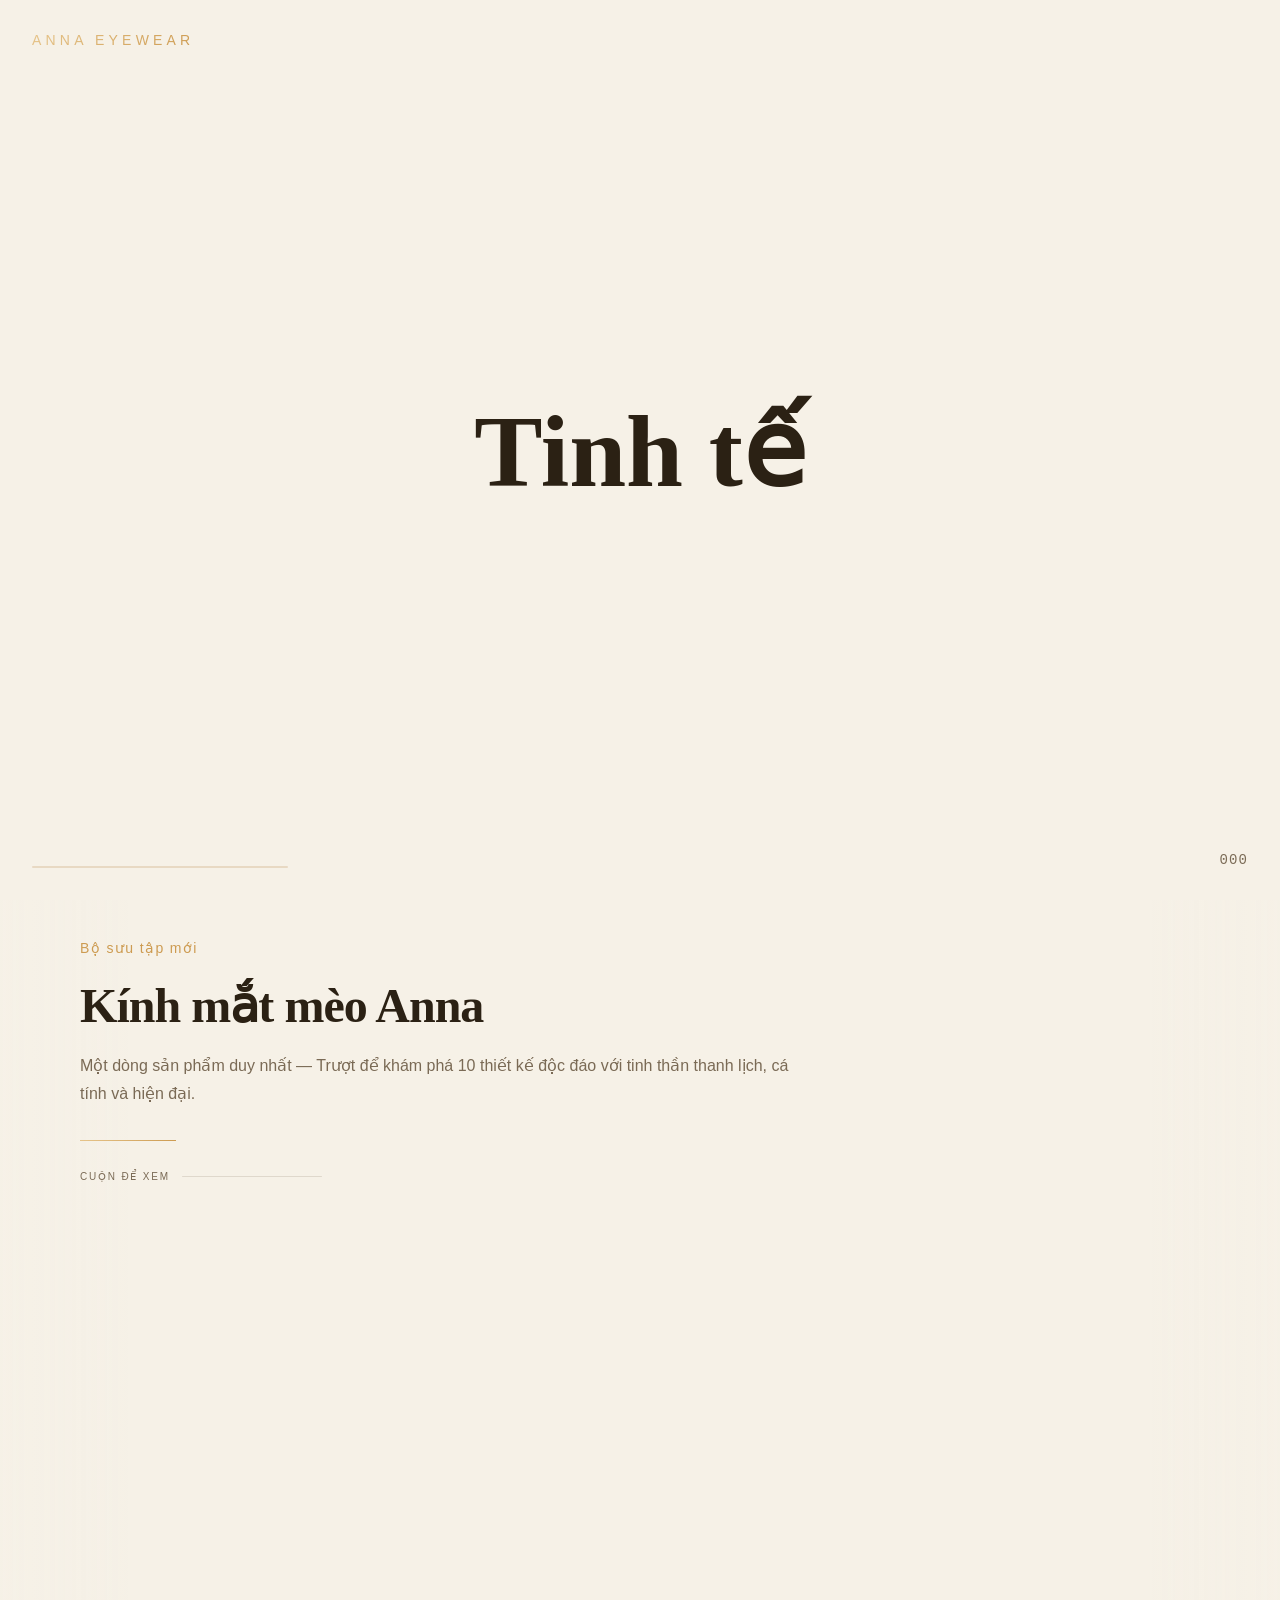
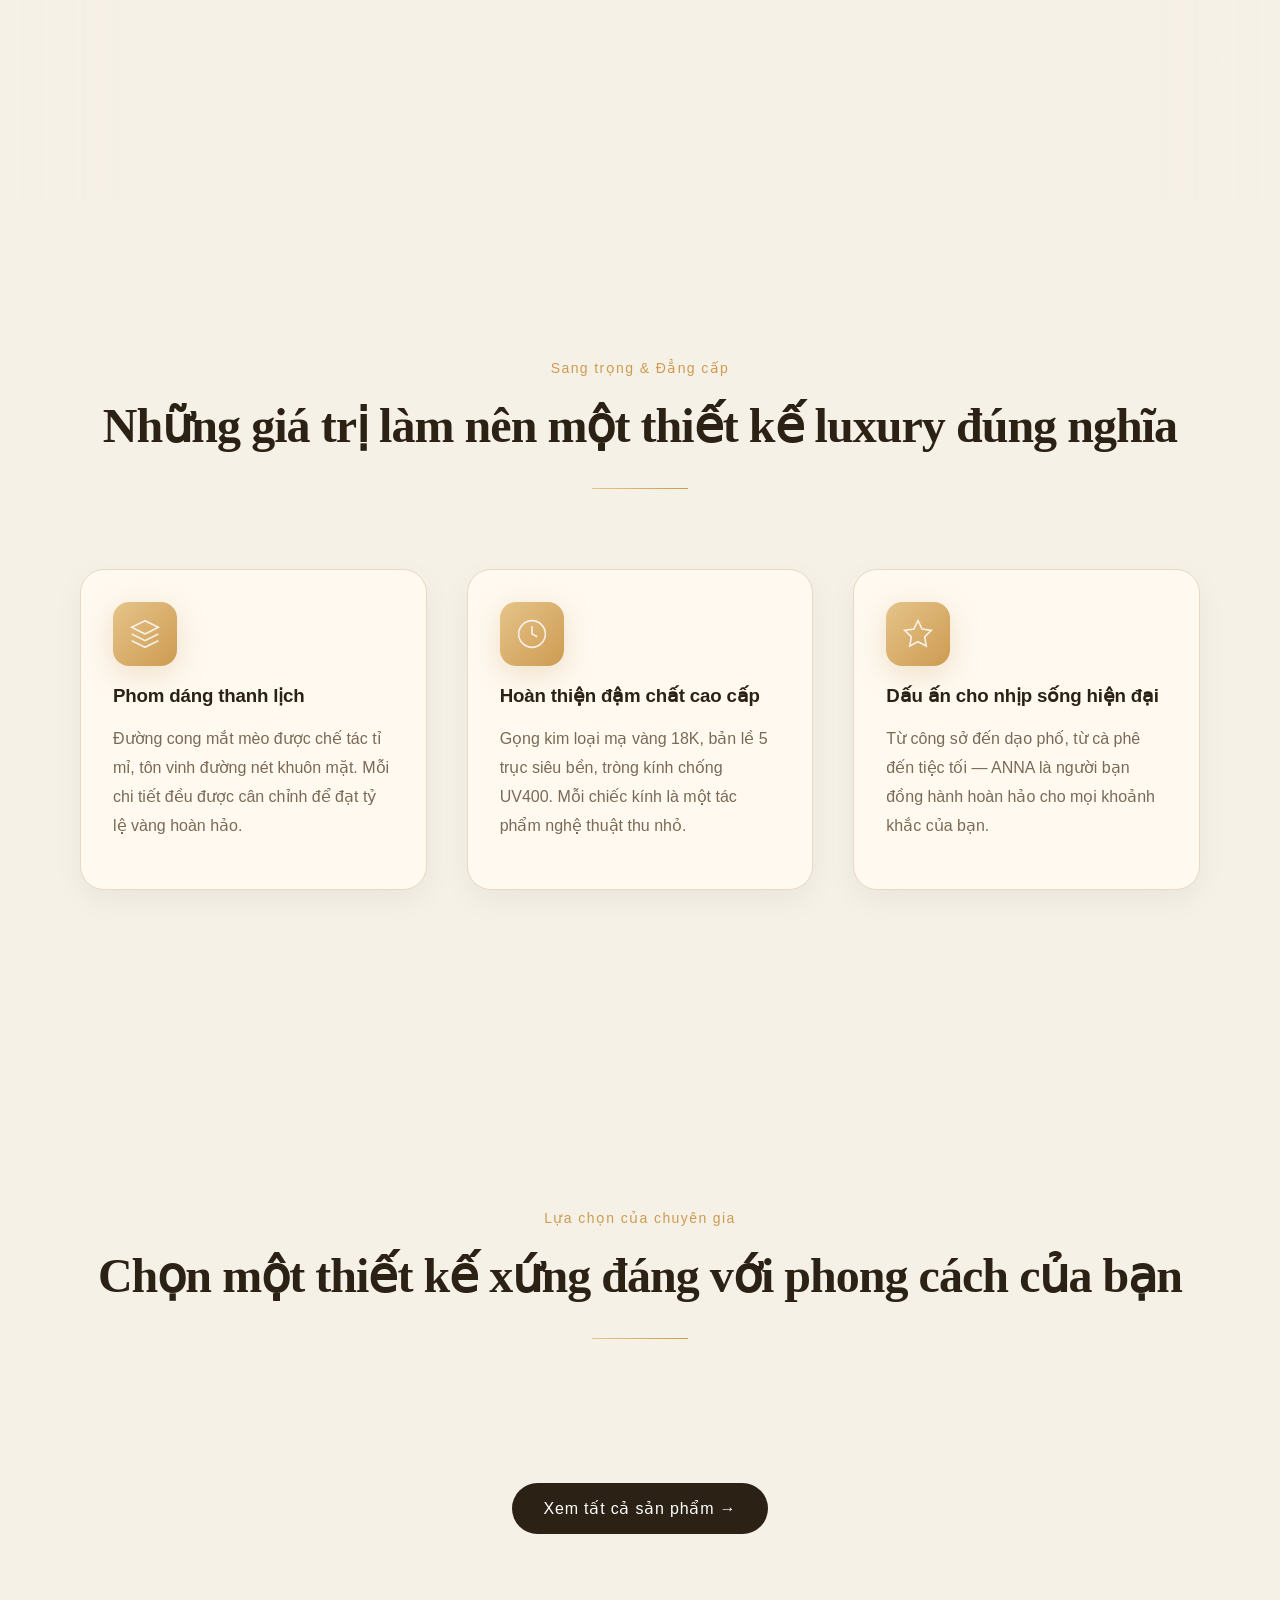
==== index.html @ 874cb184 "first commit" ====
﻿<!doctype html>
<html lang="vi">

<head>
  <meta charset="UTF-8" />
  <meta name="viewport" content="width=device-width, initial-scale=1.0" />
  <title>Anna Eyewear | Kính mắt thời trang cao cấp</title>
  <meta name="description"
    content="Anna Eyewear | Thương hiệu kính mắt thời trang với thiết kế tinh tế, hiện đại và cá tính dành cho phong cách sống trẻ." />
  <link rel="icon" href="logo_anna_header.svg" type="image/svg+xml" sizes="any" />
  <link rel="stylesheet" href="assets/css/style.css?v=2" />
</head>

<body data-page="home">
  <div class="loading-screen" data-loading-screen>
    <div class="loading-top">
      <span class="loading-brand accent-gradient-text">ANNA EYEWEAR</span>
    </div>
    <div class="loading-center">
      <h1 class="loading-word animate-fade-in" data-loading-word>Tinh tế</h1>
    </div>
    <div class="loading-bottom">
      <div class="loading-bar">
        <div class="loading-bar-fill accent-gradient" data-loading-fill></div>
      </div>
      <span class="loading-percent" data-loading-percent>000</span>
    </div>
  </div>

  <header class="site-header">
    <div class="nav-shell">
      <a class="brand" href="index.html" aria-label="Anna Eyewear">
        <img src="assets/images/logo_anna.png" alt="ANNA" />
      </a>

      <nav class="nav-links">
        <a class="nav-link nav-link-main active" href="index.html">Trang chủ</a>
        <a class="nav-link nav-link-main" href="san-pham.html">Sản phẩm</a>
        <a class="nav-link nav-link-main" href="ve-anna.html">Về Anna</a>
        <a class="nav-link nav-link-main" href="lien-he.html">Liên hệ</a>
      </nav>

      <div class="nav-actions">
        <a class="btn-primary desktop-only" href="san-pham.html">Khám phá ngay</a>
        <button class="icon-button" id="nav-favorite-icon" data-open-drawer="favorite" aria-label="Yêu thích">
          <svg width="22" height="22" viewBox="0 0 24 24" fill="none" stroke="currentColor" stroke-width="1.5">
            <path
              d="M20.84 4.61a5.5 5.5 0 0 0-7.78 0L12 5.67l-1.06-1.06a5.5 5.5 0 0 0-7.78 7.78l1.06 1.06L12 21.23l7.78-7.78 1.06-1.06a5.5 5.5 0 0 0 0-7.78z" />
          </svg>
          <span class="icon-badge accent-gradient" data-favorite-count hidden>0</span>
        </button>
        <button class="icon-button" id="nav-cart-icon" data-open-drawer="cart" aria-label="Giỏ hàng">
          <svg width="22" height="22" viewBox="0 0 24 24" fill="none" stroke="currentColor" stroke-width="1.6">
            <circle cx="9" cy="21" r="1" />
            <circle cx="20" cy="21" r="1" />
            <path d="M1 1h4l2.68 13.39a2 2 0 0 0 2 1.61h9.72a2 2 0 0 0 2-1.61L23 6H6" />
          </svg>
          <span class="icon-badge accent-gradient" data-cart-count hidden>0</span>
        </button>
        <button class="icon-button menu-toggle" data-menu-toggle aria-label="Mở menu">
          <svg width="22" height="22" viewBox="0 0 24 24" fill="none" stroke="currentColor" stroke-width="1.5">
            <line x1="3" y1="6" x2="21" y2="6" />
            <line x1="3" y1="12" x2="21" y2="12" />
            <line x1="3" y1="18" x2="21" y2="18" />
          </svg>
        </button>
      </div>
    </div>
  </header>

  <div class="mobile-menu" data-mobile-menu>
    <nav>
      <a class="nav-link nav-link-main active" href="index.html">Trang chủ</a>
      <a class="nav-link nav-link-main" href="san-pham.html">Sản phẩm</a>
      <a class="nav-link nav-link-main" href="ve-anna.html">Về Anna</a>
      <a class="nav-link nav-link-main" href="lien-he.html">Liên hệ</a>
    </nav>
  </div>

  <main>
    <section class="hero">
      <div class="hero-media animate-float"></div>
      <div class="hero-overlay"></div>
      <div class="hero-bottom-fade"></div>

      <div class="hero-content">
        <div class="hero-copy" data-hero-copy></div>

        <div class="hero-actions">
          <a class="btn-gold" href="#products">Xem sản phẩm
            <svg width="18" height="18" viewBox="0 0 24 24" fill="none" stroke="currentColor" stroke-width="2"
              stroke-linecap="round" stroke-linejoin="round">
              <path d="M12 5v14" />
              <path d="M19 12l-7 7-7-7" />
            </svg>
          </a>
          <a class="btn-outline light" href="#contact">Liên hệ ngay
            <svg width="18" height="18" viewBox="0 0 24 24" fill="none" stroke="currentColor" stroke-width="2"
              stroke-linecap="round" stroke-linejoin="round">
              <path d="M7 17L17 7" />
              <path d="M7 7h10v10" />
            </svg>
          </a>
        </div>

        <div class="hero-dots" data-hero-dots></div>
      </div>

      <div class="scroll-indicator">
        <span>Cuộn xuống</span>
        <div class="scroll-line"></div>
      </div>
    </section>

    <section id="products" class="products-showcase is-pinned" data-products-pinned>
      <div class="products-sticky-shell" data-products-shell>
        <div class="container-main">
          <div class="section-header left">
            <p class="eyebrow">Bộ sưu tập mới</p>
            <h2 class="section-title">Kính mắt mèo Anna</h2>
            <p class="section-sub">
              Một dòng sản phẩm duy nhất — Trượt để khám phá 10 thiết kế độc
              đáo với tinh thần thanh lịch, cá tính và hiện đại.
            </p>
            <div class="section-divider"></div>
          </div>

          <div class="products-progress">
            <span>CUỘN ĐỂ XEM</span>
            <div class="products-progress-track">
              <div class="products-progress-bar" data-products-progress></div>
            </div>
          </div>

          <div class="products-strip">
            <div class="products-track" data-product-track></div>
          </div>
        </div>
      </div>
    </section>

    <section class="section-spacing">
      <div class="container-main">
        <div class="section-header">
          <p class="eyebrow">Sang trọng &amp; Đẳng cấp</p>
          <h2 class="section-title">
            Những giá trị làm nên một thiết kế luxury đúng nghĩa
          </h2>
          <div class="section-divider"></div>
        </div>

        <div class="luxury-grid">
          <article class="luxury-card">
            <div class="icon-box">
              <svg width="32" height="32" viewBox="0 0 24 24" fill="none" stroke="currentColor" stroke-width="1.2">
                <path d="M12 2L2 7l10 5 10-5-10-5z" />
                <path d="M2 17l10 5 10-5" />
                <path d="M2 12l10 5 10-5" />
              </svg>
            </div>
            <h3>Phom dáng thanh lịch</h3>
            <p style="
                  color: var(--color-muted);
                  line-height: 1.8;
                  font-weight: 300;
                ">
              Đường cong mắt mèo được chế tác tỉ mỉ, tôn vinh đường nét khuôn
              mặt. Mỗi chi tiết đều được cân chỉnh để đạt tỷ lệ vàng hoàn hảo.
            </p>
          </article>

          <article class="luxury-card">
            <div class="icon-box">
              <svg width="32" height="32" viewBox="0 0 24 24" fill="none" stroke="currentColor" stroke-width="1.2">
                <circle cx="12" cy="12" r="10" />
                <path d="M12 6v6l4 2" />
              </svg>
            </div>
            <h3>Hoàn thiện đậm chất cao cấp</h3>
            <p style="
                  color: var(--color-muted);
                  line-height: 1.8;
                  font-weight: 300;
                ">
              Gọng kim loại mạ vàng 18K, bản lề 5 trục siêu bền, tròng kính
              chống UV400. Mỗi chiếc kính là một tác phẩm nghệ thuật thu nhỏ.
            </p>
          </article>

          <article class="luxury-card">
            <div class="icon-box">
              <svg width="32" height="32" viewBox="0 0 24 24" fill="none" stroke="currentColor" stroke-width="1.2">
                <path
                  d="M12 2l3.09 6.26L22 9.27l-5 4.87 1.18 6.88L12 17.77l-6.18 3.25L7 14.14 2 9.27l6.91-1.01L12 2z" />
              </svg>
            </div>
            <h3>Dấu ấn cho nhịp sống hiện đại</h3>
            <p style="
                  color: var(--color-muted);
                  line-height: 1.8;
                  font-weight: 300;
                ">
              Từ công sở đến dạo phố, từ cà phê đến tiệc tối — ANNA là người
              bạn đồng hành hoàn hảo cho mọi khoảnh khắc của bạn.
            </p>
          </article>
        </div>
      </div>
    </section>

    <section class="section-spacing">
      <div class="container-main">
        <div class="section-header">
          <p class="eyebrow">Lựa chọn của chuyên gia</p>
          <h2 class="section-title">
            Chọn một thiết kế xứng đáng với phong cách của bạn
          </h2>
          <div class="section-divider"></div>
        </div>

        <div class="pick-grid" data-picks></div>

        <div style="text-align: center; margin-top: 4rem" class="">
          <a href="san-pham.html" class="btn-primary">Xem tất cả sản phẩm →</a>
        </div>
      </div>
    </section>

    <section class="section-spacing" style="background-color: var(--color-bg-alt)">
      <div class="container-main" data-home-about></div>
    </section>

    <section class="gallery-section section-spacing" id="gallery">
      <div class="container-main" data-home-gallery></div>
    </section>

    <section class="section-spacing">
      <div class="container-main" data-home-stats></div>
    </section>

    <section id="contact" class="contact-surface section-spacing">
      <div class="container-main" data-home-contact></div>
    </section>
  </main>

  <footer class="site-footer" data-footer></footer>

  <div class="overlay" data-overlay></div>

  <aside class="drawer" data-drawer="cart">
    <div class="drawer-header">
      <h2 class="drawer-title">Giỏ hàng</h2>
      <button class="icon-button" data-close-ui aria-label="Đóng giỏ hàng">
        <svg width="24" height="24" viewBox="0 0 24 24" fill="none" stroke="currentColor" stroke-width="1.5">
          <path d="M18 6L6 18M6 6l12 12" />
        </svg>
      </button>
    </div>
    <div class="drawer-body" data-cart-body></div>
    <div class="drawer-footer" data-cart-footer hidden>
      <div class="drawer-summary">
        <span style="font-size: 1.0625rem; color: var(--color-muted)">Tổng cộng</span>
        <span class="accent-gradient-text" style="font-size: 1.5rem; font-weight: 600" data-cart-total>0đ</span>
      </div>
      <button class="btn-primary" data-open-checkout style="width: 100%">
        Thanh toán
      </button>
    </div>
  </aside>

  <aside class="drawer" data-drawer="favorite">
    <div class="drawer-header">
      <h2 class="drawer-title" style="display: flex; align-items: center; gap: 0.75rem">
        <svg width="22" height="22" viewBox="0 0 24 24" fill="none" stroke="#f87171" stroke-width="1.5">
          <path
            d="M20.84 4.61a5.5 5.5 0 0 0-7.78 0L12 5.67l-1.06-1.06a5.5 5.5 0 0 0-7.78 7.78l1.06 1.06L12 21.23l7.78-7.78 1.06-1.06a5.5 5.5 0 0 0 0-7.78z" />
        </svg>
        Yêu thích
      </h2>
      <button class="icon-button" data-close-ui aria-label="Đóng yêu thích">
        <svg width="24" height="24" viewBox="0 0 24 24" fill="none" stroke="currentColor" stroke-width="1.5">
          <path d="M18 6L6 18M6 6l12 12" />
        </svg>
      </button>
    </div>
    <div class="drawer-body" data-favorite-body></div>
  </aside>

  <div data-checkout-shell class="checkout-modal-shell" hidden>
    <div class="checkout-modal animate-fade-in">
      <div class="checkout-header">
        <h2 class="drawer-title">Thanh toán</h2>
        <button class="icon-button" data-close-checkout aria-label="Đóng thanh toán">
          <svg width="24" height="24" viewBox="0 0 24 24" fill="none" stroke="currentColor" stroke-width="1.5">
            <path d="M18 6L6 18M6 6l12 12" />
          </svg>
        </button>
      </div>

      <div class="checkout-success" data-checkout-success hidden>
        <div class="checkout-success-badge accent-gradient">
          <svg width="36" height="36" viewBox="0 0 24 24" fill="none" stroke="var(--color-bg)" stroke-width="2">
            <path d="M20 6L9 17l-5-5" />
          </svg>
        </div>
        <h3 class="font-display" style="
              font-size: 1.75rem;
              color: var(--color-text-primary);
              margin: 0 0 0.75rem;
            ">
          Đặt hàng thành công!
        </h3>
        <p style="font-size: 1rem; color: var(--color-muted); margin: 0">
          Chúng tôi sẽ liên hệ với bạn sớm nhất.
        </p>
      </div>

      <form class="checkout-form" data-checkout-form>
        <div class="form-grid">
          <div>
            <label class="label">Họ và tên *</label>
            <input type="text" required class="input-base" placeholder="Nhập họ và tên" />
          </div>
          <div>
            <label class="label">Số điện thoại *</label>
            <input type="tel" required class="input-base" placeholder="Nhập số điện thoại" />
          </div>
          <div>
            <label class="label">Địa chỉ *</label>
            <input type="text" required class="input-base" placeholder="Nhập địa chỉ giao hàng" />
          </div>
          <div>
            <label class="label">Ghi chú</label>
            <textarea rows="3" class="input-base" style="resize: none"
              placeholder="Ghi chú thêm (không bắt buộc)"></textarea>
          </div>
        </div>

        <div style="
              padding-top: 1.5rem;
              border-top: 1px solid var(--color-stroke);
              margin-top: 2rem;
            ">
          <div style="
                display: flex;
                justify-content: space-between;
                align-items: center;
                margin-bottom: 1.5rem;
                gap: 1rem;
              ">
            <span style="font-size: 1rem; color: var(--color-muted)" data-checkout-count>0 sản phẩm</span>
            <span class="accent-gradient-text" style="font-size: 1.375rem; font-weight: 600"
              data-checkout-total>0đ</span>
          </div>
          <button type="submit" class="btn-primary" style="width: 100%">
            Xác nhận đặt hàng
          </button>
        </div>
      </form>
    </div>
  </div>

  <div data-product-modal-root></div>
  <div class="toast" data-toast></div>

  
  
</body>

</html>
---- assets/css/style.css ----
:root {
  --color-bg: #f6f1e7;
  --color-bg-alt: #fff9f0;
  --color-bg-gold: #cd9b51;
  --color-surface: #fff9f0;
  --color-text-primary: #2b2114;
  --color-text-on-gold: #ffffff;
  --color-muted: #7a6a55;
  --color-stroke: #e8d9c3;
  --color-accent: #cd9b51;
  --color-accent-soft: #e6c48a;
  --color-danger: #f87171;
  --color-accent-deep: #c6a86e;
  --font-body: "Segoe UI", Arial, sans-serif;
  --font-display: "Times New Roman", Georgia, serif;
  --container: 1360px;
  --shadow-soft: 0 10px 30px rgba(0, 0, 0, 0.05);
  --shadow-card: 0 15px 40px rgba(0, 0, 0, 0.1);
}

[hidden] {
  display: none !important;
}

* {
  box-sizing: border-box;
}

html {
  scroll-behavior: smooth;
}

body {
  margin: 0;
  font-family: var(--font-body);
  background: linear-gradient(180deg, #f9f4eb 0%, #f6f1e7 30%, #f6f1e7 100%);
  color: var(--color-text-primary);
  overflow-x: hidden;
  -webkit-font-smoothing: antialiased;
  -moz-osx-font-smoothing: grayscale;
}

body.is-locked {
  overflow: hidden;
}

a {
  color: inherit;
  text-decoration: none;
}

img {
  display: block;
  max-width: 100%;
}

button,
input,
textarea {
  font: inherit;
}

button {
  cursor: pointer;
}

.container-main {
  width: 100%;
  max-width: var(--container);
  margin-left: auto;
  margin-right: auto;
  padding-left: 2rem;
  padding-right: 2rem;
}

@media (min-width: 768px) {
  .container-main {
    padding-left: 4rem;
    padding-right: 4rem;
  }
}

@media (min-width: 1024px) {
  .container-main {
    padding-left: 5rem;
    padding-right: 5rem;
  }
}

.section-spacing {
  padding-top: 8rem;
  padding-bottom: 8rem;
}

@media (min-width: 768px) {
  .section-spacing {
    padding-top: 10rem;
    padding-bottom: 10rem;
  }
}

.accent-gradient {
  background: linear-gradient(135deg, #e6c48a 0%, #cd9b51 100%);
}

.accent-gradient-text {
  background: linear-gradient(135deg, #e6c48a 0%, #cd9b51 100%);
  -webkit-background-clip: text;
  -webkit-text-fill-color: transparent;
  background-clip: text;
}

.glass {
  background: rgba(255, 255, 255, 0.35);
  backdrop-filter: blur(20px);
  -webkit-backdrop-filter: blur(20px);
  border: 1px solid rgba(255, 255, 255, 0.3);
  box-shadow: var(--shadow-soft);
}

.font-display {
  font-family: var(--font-display);
}

.btn-primary,
.btn-outline,
.btn-gold {
  display: inline-flex;
  align-items: center;
  justify-content: center;
  gap: 0.6rem;
  padding: 1rem 2rem;
  border-radius: 9999px;
  font-size: 1rem;
  letter-spacing: 0.05em;
  transition: all 0.3s ease;
  border: none;
}

.btn-primary {
  background: #2b2114;
  color: #fff;
}

.btn-primary:hover {
  background: #1f180f;
  transform: translateY(-2px);
}

.btn-outline {
  background: transparent;
  color: #2b2114;
  border: 1.5px solid currentColor;
}

.btn-outline:hover {
  background: #2b2114;
  color: #fff;
}

.btn-outline.light {
  color: #fff;
}

.btn-outline.light:hover {
  background: #fff;
  color: #2b2114;
}

.btn-gold {
  background: linear-gradient(135deg, #e6c48a 0%, #cd9b51 100%);
  color: #2b2114;
}

.btn-gold:hover {
  transform: translateY(-2px);
  box-shadow: 0 12px 30px rgba(205, 155, 81, 0.25);
}

.input-base {
  width: 100%;
  padding: 1rem 1.25rem;
  background-color: #fff9f0;
  border: 1px solid #e8d9c3;
  border-radius: 0.75rem;
  font-size: 1rem;
  line-height: 1.5;
  color: #2b2114;
  transition: all 0.3s;
}

.input-base:focus {
  outline: none;
  border-color: #cd9b51;
  box-shadow: 0 0 0 3px rgba(205, 155, 81, 0.15);
}

.input-base::placeholder {
  color: var(--color-muted);
}

.nav-link {
  position: relative;
  cursor: pointer;
  transition: all 0.3s ease;
}

.nav-link::after {
  content: "";
  position: absolute;
  width: 0;
  height: 1px;
  bottom: 4px;
  left: 50%;
  background: var(--color-accent);
  transition: all 0.3s ease;
  transform: translateX(-50%);
}

.nav-link:hover::after,
.nav-link.active::after {
  width: calc(100% - 2rem);
}

.nav-link:hover,
.nav-link.active {
  color: var(--color-text-primary) !important;
}

.card,
.card-base {
  background-color: var(--color-surface);
  border: 1px solid var(--color-stroke);
  border-radius: 1rem;
  box-shadow: var(--shadow-soft);
  transition: all 0.3s ease;
}

.card {
  padding: 1.5rem;
}

.card:hover,
.card-base:hover {
  border-color: var(--color-accent);
  transform: translateY(-6px);
  box-shadow: var(--shadow-card);
}

.site-header {
  position: fixed;
  top: 1.5rem;
  left: 50%;
  transform: translateX(-50%);
  z-index: 100;
  width: min(92%, 1300px);
  transition: all 0.45s cubic-bezier(0.4, 0, 0.2, 1);
}

.site-header.scrolled {
  top: 1rem;
}

.nav-shell {
  padding: 1rem 2.5rem;
  border-radius: 9999px;
  background: rgba(255, 249, 240, 0.7);
  border: 1px solid var(--color-stroke);
  backdrop-filter: blur(20px);
  -webkit-backdrop-filter: blur(20px);
  display: flex;
  align-items: center;
  justify-content: space-between;
  gap: 1.5rem;
}

.site-header.scrolled .nav-shell {
  background: rgba(255, 249, 240, 0.95);
  box-shadow: 0 14px 40px rgba(43, 33, 20, 0.12);
}

.brand {
  display: flex;
  align-items: center;
  flex-shrink: 0;
}

.brand img {
  height: 2rem;
  width: auto;
  object-fit: contain;
  transform: scale(2.8);

}

.nav-links {
  display: flex;
  align-items: center;
  gap: 0.25rem;
}

.nav-link-main {
  padding: 0.6rem 1.25rem;
  border-radius: 9999px;
  color: var(--color-muted);
  font-size: 1.0625rem;
  letter-spacing: 0.04em;
}

.nav-actions {
  display: flex;
  align-items: center;
  gap: 0.5rem;
  flex-shrink: 0;
}

.icon-button {
  position: relative;
  width: 3.25rem;
  height: 3.25rem;
  border-radius: 50%;
  border: none;
  background: transparent;
  color: var(--color-muted);
  display: inline-flex;
  align-items: center;
  justify-content: center;
  transition: all 0.3s ease;
}

.icon-button:hover {
  color: var(--color-text-primary);
  background: rgba(205, 155, 81, 0.08);
}

.icon-button.is-active {
  color: var(--color-accent);
  background: rgba(205, 155, 81, 0.12);
}

.icon-badge.bump {
  animation: badge-bump 0.42s ease-out;
}

.icon-badge {
  position: absolute;
  top: 2px;
  right: 2px;
  width: 18px;
  height: 18px;
  border-radius: 50%;
  font-size: 10px;
  display: inline-flex;
  align-items: center;
  justify-content: center;
  color: var(--color-bg);
  font-weight: 700;
}

.menu-toggle {
  display: none;
}

.mobile-menu {
  position: fixed;
  top: 6rem;
  left: 50%;
  transform: translateX(-50%);
  z-index: 99;
  width: min(90%, 400px);
  padding: 2rem;
  border-radius: 1.5rem;
  background: rgba(255, 249, 240, 0.96);
  backdrop-filter: blur(24px);
  border: 1px solid var(--color-stroke);
  box-shadow: 0 10px 40px rgba(0, 0, 0, 0.1);
  opacity: 0;
  visibility: hidden;
  pointer-events: none;
  transition: all 0.3s ease;
}

.mobile-menu.open {
  opacity: 1;
  visibility: visible;
  pointer-events: auto;
}

.mobile-menu nav {
  display: flex;
  flex-direction: column;
  gap: 0.5rem;
}

.mobile-menu .nav-link-main {
  padding: 1rem 1.25rem;
  font-size: 1.125rem;
}

.hero {
  position: relative;
  min-height: 100vh;
  width: 100%;
  overflow: hidden;
}

.hero-media,
.hero-overlay,
.hero-bottom-fade {
  position: absolute;
  inset: 0;
}

.hero-media {
  background: url("../images/hero-image.png") center/cover no-repeat;
  transform: scale(1.08);
  filter: saturate(0.92) contrast(1.02);
}

.hero-overlay {
  background:
    linear-gradient(rgba(205, 155, 81, 0.2), rgba(0, 0, 0, 0.35)),
    radial-gradient(circle at top, rgba(255, 255, 255, 0.06), transparent 35%);
}

.hero-bottom-fade {
  inset: auto 0 0 0;
  height: 12rem;
  background: linear-gradient(to top, var(--color-bg), transparent);
}

.hero-content {
  position: relative;
  z-index: 10;
  min-height: 100vh;
  display: flex;
  flex-direction: column;
  align-items: center;
  justify-content: center;
  text-align: center;
  padding: 0 1rem;
  color: var(--color-text-on-gold);
}

.hero-copy {
  max-width: 62rem;
}

.hero-eyebrow {
  font-size: 0.875rem;
  letter-spacing: 0.1em;
  margin-bottom: 1rem;
  color: rgba(255, 255, 255, 0.84);
}

.hero-title {
  font-family: var(--font-display);
  font-size: clamp(2.75rem, 7vw, 5.5rem);
  line-height: 1.05;
  text-shadow: 0 2px 10px rgba(0, 0, 0, 0.3);
  margin: 0;
  letter-spacing: -0.03em;
}

.hero-sub {
  font-size: 1.125rem;
  font-weight: 300;
  max-width: 36rem;
  margin: 1rem auto 0;
  line-height: 1.8;
  color: rgba(255, 255, 255, 0.9);
  text-shadow: 0 2px 10px rgba(0, 0, 0, 0.3);
}

.hero-actions {
  display: flex;
  gap: 1rem;
  margin-top: 2.5rem;
  flex-wrap: wrap;
  justify-content: center;
}

.hero-dots {
  position: absolute;
  bottom: 7rem;
  display: flex;
  gap: 0.5rem;
}

.hero-dot {
  width: 0.55rem;
  height: 0.55rem;
  border-radius: 9999px;
  border: none;
  background: rgba(255, 255, 255, 0.35);
  transition: all 0.3s ease;
}

.hero-dot.active {
  width: 1.8rem;
  background: linear-gradient(135deg, #e6c48a 0%, #cd9b51 100%);
}

.scroll-indicator {
  position: absolute;
  bottom: 2rem;
  left: 50%;
  transform: translateX(-50%);
  z-index: 10;
  display: flex;
  flex-direction: column;
  align-items: center;
  gap: 0.5rem;
}

.scroll-indicator span {
  font-size: 11px;
  letter-spacing: 0.1em;
  color: rgba(255, 255, 255, 0.75);
}

.scroll-line {
  width: 1px;
  height: 2rem;
  background: rgba(255, 255, 255, 0.25);
  overflow: hidden;
}

.scroll-line::before {
  content: "";
  display: block;
  width: 100%;
  height: 0.75rem;
  background: linear-gradient(135deg, #e6c48a 0%, #cd9b51 100%);
  animation: scroll-down 2s ease-in-out infinite;
}

.section-header {
  text-align: center;
  margin-bottom: 5rem;
}

.section-header.left {
  text-align: left;
}

.eyebrow {
  font-size: 0.875rem;
  letter-spacing: 0.1em;
  color: var(--color-accent);
  margin: 0 0 1.25rem;
  font-weight: 400;
}

.section-title {
  font-family: var(--font-display);
  font-size: clamp(1.75rem, 4vw, 3rem);
  color: var(--color-text-primary);
  line-height: 1.25;
  margin: 0;
  letter-spacing: -0.02em;
}

.section-sub {
  color: var(--color-muted);
  font-size: 1rem;
  line-height: 1.75;
  max-width: 46rem;
  margin: 1rem auto 0;
}

.section-header.left .section-sub {
  margin-left: 0;
}

.section-divider {
  width: 6rem;
  height: 1px;
  margin: 2rem auto 0;
  background: linear-gradient(135deg, #e6c48a 0%, #cd9b51 100%);
}

.section-header.left .section-divider {
  margin-left: 0;
}

.products-showcase .section-header {
  margin-bottom: 2rem;
}

.products-showcase {
  position: relative;
  min-height: 100vh;
  background-color: var(--color-bg);
  padding-top: 0;
  padding-bottom: 0;
}

.products-showcase.is-pinned {
  overflow: visible;
}

.products-sticky-shell {
  position: sticky;
  top: 0;
  min-height: 100vh;
  display: flex;
  flex-direction: column;
  justify-content: flex-start;
  padding: 2.5rem 0 2rem;
}

.products-sticky-shell::before {
  content: "";
  position: absolute;
  inset: 0;
  pointer-events: none;
  background: linear-gradient(to right,
      var(--color-bg) 0%,
      transparent 10%,
      transparent 90%,
      var(--color-bg) 100%);
  opacity: 0.55;
}

.products-sticky-shell>.container-main {
  position: relative;
  z-index: 1;
}

.products-progress {
  position: relative;
  z-index: 3;
  display: flex;
  align-items: center;
  gap: 0.75rem;
  width: max-content;
  padding: 0.35rem 0;
  border-radius: 999px;
  background: transparent;
  border: 0;
  backdrop-filter: none;
  -webkit-backdrop-filter: none;
  margin: -0.5rem 0 1rem;
}

.products-progress span {
  font-size: 0.625rem;
  letter-spacing: 0.18em;
  color: var(--color-muted);
  white-space: nowrap;
}

.products-progress-track {
  width: min(26vw, 140px);
  height: 1px;
  background: rgba(122, 106, 85, 0.18);
  border-radius: 999px;
  overflow: hidden;
}

.products-progress-bar {
  width: 0;
  height: 100%;
  border-radius: 999px;
  background: linear-gradient(135deg, #e6c48a 0%, #cd9b51 100%);
  transition: width 0.1s linear;
}

.products-strip {
  overflow-x: auto;
  scrollbar-width: none;
  padding-bottom: 0.5rem;
}

.products-strip::-webkit-scrollbar {
  display: none;
}

.products-track {
  display: flex;
  align-items: flex-start;
  gap: 2rem;
  width: max-content;
  padding: 0 0 0.5rem;
  will-change: transform;
}

.products-track>* {
  flex-shrink: 0;
  width: 272px;
}

.products-trailing-spacer {
  width: 480px;
  flex-shrink: 0;
}

.product-card {
  background: var(--color-surface);
  border: 1px solid var(--color-stroke);
  border-radius: 1rem;
  overflow: hidden;
  cursor: pointer;
  transition: all 0.3s ease;
  box-shadow: var(--shadow-soft);
}

.product-card:hover {
  transform: translateY(-6px);
  border-color: var(--color-accent);
  box-shadow: var(--shadow-card);
}

.product-card.is-home {
  min-height: 24rem;
  display: flex;
  flex-direction: column;
}

.product-card.is-home .product-image {
  aspect-ratio: 1.22 / 1;
}

.product-image {
  position: relative;
  aspect-ratio: 1;
  overflow: hidden;
  background: radial-gradient(circle at top,
      rgba(255, 255, 255, 0.75),
      rgba(246, 241, 231, 0.95));
}

.product-image img {
  width: 100%;
  height: 100%;
  object-fit: cover;
  transition: transform 0.7s ease;
}

.product-card:hover .product-image img,
.pick-card:hover img,
.gallery-tile:hover img {
  transform: scale(1.06);
}

.product-hover {
  position: absolute;
  inset: 0;
  background: rgba(0, 0, 0, 0.5);
  opacity: 0;
  transition: opacity 0.45s ease;
  display: flex;
  align-items: center;
  justify-content: center;
}

.product-card:hover .product-hover {
  opacity: 1;
}

.product-hover span {
  padding: 0.75rem 2rem;
  border: 1px solid rgba(255, 255, 255, 0.3);
  border-radius: 9999px;
  font-size: 0.875rem;
  color: #fff;
  letter-spacing: 0.05em;
}

.product-quick-actions {
  position: absolute;
  top: 1rem;
  right: 1rem;
  display: flex;
  flex-direction: column;
  gap: 0.75rem;
}

.product-floating-btn {
  width: 2.75rem;
  height: 2.75rem;
  border-radius: 50%;
  border: none;
  display: flex;
  align-items: center;
  justify-content: center;
  transition: all 0.3s ease;
}

.product-floating-btn.favorite {
  background: rgba(0, 0, 0, 0.3);
  color: rgba(255, 255, 255, 0.7);
}

.product-floating-btn.favorite.active {
  background: rgba(248, 113, 113, 0.2);
  color: #f87171;
}

.product-floating-btn.view {
  background: rgba(255, 249, 240, 0.25);
  color: #fff;
  backdrop-filter: blur(8px);
}

.product-badge {
  position: absolute;
  bottom: 1rem;
  left: 1rem;
  padding: 0.375rem 0.875rem;
  border-radius: 9999px;
  font-size: 0.6875rem;
  letter-spacing: 0.1em;
  background: rgba(0, 0, 0, 0.6);
  color: var(--color-accent);
  backdrop-filter: blur(8px);
}

.product-info {
  padding: 1rem 1.25rem;
}

.product-card.is-home .product-info {
  flex: 1;
  display: flex;
  flex-direction: column;
  min-height: 0;
  padding: 0.95rem 1.05rem 1rem;
}

.product-info h3,
.pick-card h3,
.luxury-card h3,
.value-card h3,
.feature-card h3,
.support-card h3 {
  letter-spacing: -0.01em;
}

.product-name {
  font-size: 1rem;
  font-weight: 500;
  color: var(--color-text-primary);
  letter-spacing: 0.02em;
  margin: 0;
}

.product-desc {
  font-size: 0.8125rem;
  color: var(--color-muted);
  margin-top: 0.3rem;
  font-weight: 300;
  line-height: 1.45;
  display: -webkit-box;
  -webkit-line-clamp: 2;
  -webkit-box-orient: vertical;
  overflow: hidden;
}

.product-card.is-home .product-desc {
  min-height: 2.3rem;
}

.product-bottom {
  display: flex;
  align-items: center;
  justify-content: space-between;
  gap: 0.6rem;
  margin-top: 0.75rem;
}

.product-card.is-home .product-bottom {
  margin-top: auto;
  padding-top: 0.5rem;
}

.product-price {
  font-size: 1rem;
  font-weight: 600;
}

.product-card.is-home .product-price {
  font-size: 0.95rem;
}

.product-cart-btn {
  padding: 0.45rem 0.9rem;
  border-radius: 9999px;
  font-size: 0.75rem;
  color: var(--color-bg);
  border: none;
  font-weight: 500;
  white-space: nowrap;
  flex-shrink: 0;
}

.product-card.is-home .product-cart-btn {
  padding: 0.42rem 0.78rem;
  font-size: 0.72rem;
}

.products-end-card {
  display: flex;
  flex-direction: column;
  justify-content: space-between;
  min-height: 24rem;
}

.products-end-card .product-image {
  aspect-ratio: 1.22 / 1;
  display: flex;
  align-items: center;
  justify-content: center;
  background: radial-gradient(circle at top,
      rgba(255, 255, 255, 0.82),
      rgba(246, 241, 231, 0.95));
}

.products-end-card .product-image-inner {
  text-align: center;
  padding: 1rem;
}

.products-end-card .product-info {
  flex: 1;
  display: flex;
  flex-direction: column;
  justify-content: space-between;
  padding: 0.95rem 1.05rem 1rem;
}

.products-end-card .product-bottom {
  margin-top: auto;
  padding-top: 0.75rem;
}

.feature-grid {
  display: grid;
  grid-template-columns: repeat(auto-fit, minmax(220px, 1fr));
  gap: 2.5rem;
}

.feature-card,
.luxury-card,
.value-card,
.support-card,
.timeline-card,
.policy-card,
.stat-card {
  border-radius: 1.5rem;
  border: 1px solid var(--color-stroke);
  box-shadow: var(--shadow-soft);
}

.feature-card,
.luxury-card,
.value-card,
.support-card,
.policy-card,
.stat-card {
  padding: 2rem;
  background: var(--color-surface);
}

.luxury-grid,
.pick-grid,
.about-values-grid,
.products-grid,
.contact-grid,
.footer-grid,
.stats-grid {
  display: grid;
  gap: 2.5rem;
}

.luxury-grid,
.pick-grid,
.about-values-grid,
.products-grid,
.footer-grid,
.contact-grid {
  grid-template-columns: repeat(auto-fit, minmax(min(100%, 320px), 1fr));
}

.stats-grid {
  grid-template-columns: repeat(3, 1fr);
  gap: 4rem;
  text-align: center;
}

.icon-box {
  width: 4rem;
  height: 4rem;
  border-radius: 1rem;
  display: flex;
  align-items: center;
  justify-content: center;
  color: var(--color-bg);
  background: linear-gradient(135deg, #e6c48a 0%, #cd9b51 100%);
  box-shadow: 0 8px 30px rgba(198, 168, 110, 0.3);
  flex-shrink: 0;
}

.pick-card {
  display: block;
  border-radius: 1.5rem;
  overflow: hidden;
  border: 1px solid var(--color-stroke);
  background: var(--color-surface);
  transition: all 0.3s ease;
  box-shadow: var(--shadow-soft);
}

.pick-media {
  aspect-ratio: 4 / 3;
  overflow: hidden;
  position: relative;
}

.pick-media img {
  width: 100%;
  height: 100%;
  object-fit: cover;
  transition: transform 0.7s ease;
}

.pick-overlay {
  position: absolute;
  inset: 0;
  background: linear-gradient(to top, rgba(0, 0, 0, 0.6), transparent);
  display: flex;
  align-items: flex-end;
  padding: 2rem;
}

.pick-content {
  display: flex;
  align-items: center;
  justify-content: space-between;
  gap: 1rem;
  padding: 1.5rem 2rem;
}

.pick-content span svg {
  flex-shrink: 0;
}

.about-grid {
  display: grid;
  grid-template-columns: 1fr 1fr;
  gap: 4rem;
}

.about-copy {
  color: var(--color-muted);
  font-size: clamp(1rem, 1.5vw, 1.25rem);
  line-height: 1.8;
  font-weight: 300;
}

.about-list {
  display: flex;
  flex-direction: column;
  gap: 2.5rem;
}

.about-list-item,
.contact-line,
.warranty-row {
  display: flex;
  align-items: flex-start;
  gap: 1.5rem;
}

.gallery-section {
  background-color: var(--color-bg-gold);
}

.gallery-grid {
  display: grid;
  grid-template-columns: repeat(3, 1fr);
  gap: 2rem;
  grid-auto-rows: 300px;
}

.gallery-tile {
  position: relative;
  border-radius: 1rem;
  overflow: hidden;
  box-shadow: var(--shadow-soft);
}

.gallery-tile.wide {
  grid-column: span 2;
  grid-row: span 2;
}

.gallery-tile.tall {
  grid-row: span 2;
}

.gallery-tile img {
  width: 100%;
  height: 100%;
  object-fit: cover;
  transition: transform 0.7s ease;
}

.gallery-caption {
  position: absolute;
  inset: 0;
  background: linear-gradient(to top, rgba(0, 0, 0, 0.6), transparent);
  opacity: 0;
  transition: opacity 0.4s ease;
  display: flex;
  align-items: flex-end;
  padding: 1.5rem;
  color: #fff;
}

.gallery-tile:hover .gallery-caption {
  opacity: 1;
}

.stats-number {
  font-family: var(--font-display);
  font-size: clamp(3rem, 8vw, 6rem);
  margin-bottom: 1rem;
}

.contact-surface {
  background: var(--color-surface);
}

.breadcrumb {
  display: flex;
  align-items: center;
  gap: 0.75rem;
  font-size: 1rem;
  color: var(--color-muted);
  margin-bottom: 4rem;
  padding-top: 9rem;
}

.page-root {
  min-height: 100vh;
  background-color: var(--color-bg);
  padding-bottom: 7rem;
}

.page-hero {
  margin-bottom: 4rem;
  text-align: center;
  display: flex;
  flex-direction: column;
  align-items: center;
  gap: 1rem;
}

.page-hero p {
  max-width: 42rem;
}

.story-grid,
.contact-page-grid {
  display: grid;
  grid-template-columns: repeat(auto-fit, minmax(min(100%, 340px), 1fr));
  gap: 2.5rem;
}

.story-grid.alt {
  gap: 4rem;
  align-items: center;
}

.timeline-list {
  max-width: 42rem;
  margin: 0 auto;
}

.timeline-item {
  display: flex;
  gap: 1.5rem;
  margin-bottom: 2.5rem;
}

.timeline-marker {
  display: flex;
  flex-direction: column;
  align-items: center;
}

.timeline-marker span {
  width: 1rem;
  height: 1rem;
  border-radius: 50%;
  background: linear-gradient(135deg, #e8d8b5 0%, #c6a86e 100%);
}

.timeline-line {
  width: 1px;
  flex: 1;
  background: var(--color-stroke);
  margin-top: 0.5rem;
}

.policy-wrap {
  display: flex;
  justify-content: center;
  margin-top: 4rem;
}

.policy-card {
  max-width: 800px;
  width: 100%;
  padding: 2.5rem;
  margin: 0 auto;
  display: flex;
  flex-direction: column;
}


.policy-grid {
  display: grid;
  grid-template-columns: repeat(2, minmax(0, 1fr));
  gap: 1.5rem;
}

.policy-grid .card {
  background: var(--color-bg);
  padding: 1.25rem;
}

.pill-group {
  display: flex;
  gap: 1rem;
  flex-wrap: wrap;
}

.pill-danger {
  font-size: 1rem;
  color: rgba(248, 113, 113, 0.8);
  background-color: rgba(248, 113, 113, 0.05);
  border: 1px solid rgba(248, 113, 113, 0.1);
  padding: 0.75rem 1.5rem;
  border-radius: 9999px;
}

.site-footer {
  background-color: var(--color-bg);
  border-top: 1px solid var(--color-stroke);
  margin-top: 2rem;
}

.site-footer .container-main {
  padding-top: 5rem;
  padding-bottom: 3rem;
}

.footer-main {
  display: grid;
  grid-template-columns: repeat(auto-fit, minmax(min(100%, 250px), 1fr));
  gap: 4rem;
  margin-bottom: 4rem;
}

.footer-bottom {
  border-top: 1px solid var(--color-stroke);
  padding-top: 2rem;
  display: flex;
  flex-wrap: wrap;
  align-items: center;
  justify-content: space-between;
  gap: 1.5rem;
}

.socials {
  display: flex;
  align-items: center;
  gap: 1.25rem;
}

.socials a {
  width: 2.75rem;
  height: 2.75rem;
  border-radius: 50%;
  border: 1px solid var(--color-stroke);
  display: flex;
  align-items: center;
  justify-content: center;
  color: var(--color-muted);
  transition: all 0.3s ease;
}

.socials a:hover {
  color: var(--color-text-primary);
  border-color: var(--color-accent);
}

.overlay {
  position: fixed;
  inset: 0;
  z-index: 190;
  background: rgba(16, 12, 9, 0.68);
  backdrop-filter: blur(8px);
  opacity: 0;
  visibility: hidden;
  transition: all 0.25s ease;
}

.overlay.open {
  opacity: 1;
  visibility: visible;
}

.drawer {
  position: fixed;
  top: 0;
  right: 0;
  bottom: 0;
  z-index: 201;
  width: 100%;
  max-width: 520px;
  background: var(--color-bg);
  border-left: 1px solid var(--color-stroke);
  display: flex;
  flex-direction: column;
  transform: translateX(100%);
  transition: transform 0.3s ease;
}

.drawer.open {
  transform: translateX(0);
}

.drawer-header {
  display: flex;
  align-items: center;
  justify-content: space-between;
  padding: 2rem 2.5rem;
  border-bottom: 1px solid var(--color-stroke);
}

.drawer-title {
  font-size: 1.375rem;
  letter-spacing: 0.05em;
  font-weight: 300;
  margin: 0;
}

.drawer-body {
  flex: 1;
  overflow-y: auto;
  padding: 2rem 2.5rem;
}

.drawer-empty {
  height: 100%;
  display: flex;
  flex-direction: column;
  align-items: center;
  justify-content: center;
  color: var(--color-muted);
  text-align: center;
}

.drawer-list {
  display: flex;
  flex-direction: column;
  gap: 1.5rem;
}

.drawer-item {
  display: flex;
  gap: 1.5rem;
  padding: 1.5rem;
  border-radius: 1.25rem;
  background: var(--color-surface);
  border: 1px solid var(--color-stroke);
}

.cart-remove-btn {
  color: var(--color-danger);
  background: rgba(248, 113, 113, 0.08);
}

.cart-remove-btn:hover {
  color: #fff;
  background: var(--color-danger);
}

.drawer-item img {
  width: 5.5rem;
  height: 5.5rem;
  object-fit: cover;
  border-radius: 1rem;
}

.drawer-item-content {
  flex: 1;
  min-width: 0;
}

.drawer-footer {
  padding: 2rem 2.5rem;
  border-top: 1px solid var(--color-stroke);
}

.drawer-summary {
  display: flex;
  justify-content: space-between;
  align-items: center;
  margin-bottom: 1.5rem;
}

.qty-wrap {
  display: flex;
  align-items: center;
  gap: 1rem;
  margin-top: 0.75rem;
}

.qty-btn {
  width: 2.5rem;
  height: 2.5rem;
  border-radius: 50%;
  border: 1px solid var(--color-stroke);
  background: transparent;
  color: var(--color-muted);
  font-size: 1.125rem;
  display: flex;
  align-items: center;
  justify-content: center;
}

.inline-action {
  margin-top: 0.75rem;
  font-size: 0.875rem;
  color: var(--color-accent);
  background: none;
  border: none;
  letter-spacing: 0.05em;
  padding: 0.375rem 0;
}

.inline-action.with-icon {
  display: inline-flex;
  align-items: center;
  gap: 0.5rem;
  padding: 0.55rem 0.9rem;
  margin-top: 0.85rem;
  border: 1px solid transparent;
  border-radius: 999px;
  color: var(--color-accent);
  transition: all 0.25s ease;
}

.inline-action.with-icon:hover {
  border-color: rgba(205, 155, 81, 0.35);
  background: rgba(205, 155, 81, 0.08);
}

.inline-action.with-icon svg {
  flex-shrink: 0;
}

.modal-overlay {
  position: fixed;
  inset: 0;
  z-index: 300;
  background: rgba(16, 12, 9, 0.78);
  backdrop-filter: blur(10px);
  display: flex;
  align-items: center;
  justify-content: center;
  animation: fade-in 0.3s ease-out;
  padding: 1rem;
}

.modal-content {
  background: var(--color-surface);
  border: 1px solid var(--color-stroke);
  border-radius: 1.5rem;
  max-width: 900px;
  width: 90%;
  max-height: 90vh;
  overflow-y: auto;
  animation: fade-in 0.4s ease-out;
}

.product-modal-grid {
  display: grid;
  grid-template-columns: repeat(auto-fit, minmax(min(100%, 400px), 1fr));
  min-height: 500px;
}

.product-modal-media {
  background-color: var(--color-bg);
  padding: 3rem;
  display: flex;
  flex-direction: column;
  align-items: center;
  justify-content: center;
  position: relative;
}

.product-modal-image-wrap {
  width: 100%;
  aspect-ratio: 1;
  display: flex;
  align-items: center;
  justify-content: center;
  overflow: hidden;
}

.product-modal-image {
  max-width: 85%;
  max-height: 85%;
  object-fit: contain;
  transition: transform 0.5s ease;
}

.product-modal-image.is-animating {
  opacity: 0.82;
}

.view-selector {
  display: flex;
  flex-wrap: wrap;
  justify-content: center;
  gap: 0.75rem;
  margin-top: 2rem;
}

.view-selector button {
  padding: 0.5rem 1rem;
  border-radius: 9999px;
  font-size: 0.8125rem;
  border: 1px solid var(--color-stroke);
  background: transparent;
  color: var(--color-muted);
  transition: all 0.3s ease;
}

.view-selector button:hover {
  border-color: rgba(205, 155, 81, 0.45);
  color: var(--color-accent);
}

.view-selector button.active {
  border-color: var(--color-accent);
  background: rgba(205, 155, 81, 0.1);
  color: var(--color-accent);
}

.product-modal-info {
  padding: 3rem;
  display: flex;
  flex-direction: column;
  min-height: 0;
}

.modal-close {
  align-self: flex-end;
  padding: 0.5rem;
  background: none;
  border: none;
  color: var(--color-muted);
}

.product-modal-body {
  flex: 1;
  display: flex;
  flex-direction: column;
  justify-content: center;
  gap: 1.5rem;
  min-height: 0;
}

.product-modal-description {
  font-size: 1rem;
  color: var(--color-muted);
  line-height: 1.8;
  font-weight: 300;
  margin: 0;
}

.product-modal-highlight {
  display: inline-flex;
  align-items: center;
  gap: 0.5rem;
  padding: 0.5rem 0.875rem;
  border-radius: 999px;
  font-size: 0.75rem;
  letter-spacing: 0.12em;
  color: var(--color-accent);
  background: rgba(205, 155, 81, 0.1);
  border: 1px solid rgba(205, 155, 81, 0.18);
}

.product-meta-grid {
  display: flex;
  flex-wrap: wrap;
  gap: 2rem;
  padding: 1.25rem 0;
  border-top: 1px solid var(--color-stroke);
  border-bottom: 1px solid var(--color-stroke);
}

.product-meta-grid>div {
  min-width: 120px;
}

.product-meta-grid p {
  margin: 0;
}

.product-modal-actions {
  display: flex;
  gap: 1rem;
  margin-top: 0.5rem;
}

.favorite-round {
  width: 3.5rem;
  height: 3.5rem;
  border-radius: 50%;
  display: flex;
  align-items: center;
  justify-content: center;
  transition: all 0.3s ease;
  background: transparent;
  border: 1px solid var(--color-stroke);
  color: var(--color-muted);
}

.favorite-round.active {
  border-color: rgba(248, 113, 113, 0.3);
  background: rgba(248, 113, 113, 0.1);
  color: #f87171;
}

.checkout-modal-shell {
  position: fixed;
  inset: 0;
  z-index: 301;
  display: flex;
  align-items: center;
  justify-content: center;
  padding: 1.5rem;
  overflow-y: auto;
  pointer-events: none;
}

.checkout-modal {
  width: 100%;
  max-width: 560px;
  max-height: calc(100vh - 3rem);
  background: var(--color-bg);
  border: 1px solid var(--color-stroke);
  border-radius: 1.5rem;
  overflow: hidden;
  display: flex;
  flex-direction: column;
  pointer-events: auto;
}

.confirm-modal {
  max-width: 460px;
}

.confirm-modal-body {
  padding: 2rem 2.5rem 2.25rem;
  display: flex;
  flex-direction: column;
  gap: 1rem;
}

.confirm-modal-actions {
  display: flex;
  gap: 0.85rem;
  margin-top: 0.5rem;
}

.btn-danger {
  display: inline-flex;
  align-items: center;
  justify-content: center;
  gap: 0.6rem;
  padding: 1rem 2rem;
  border-radius: 9999px;
  border: none;
  color: #fff;
  background: #b94b4b;
  transition: all 0.3s ease;
}

.btn-danger:hover {
  background: #a63f3f;
  transform: translateY(-2px);
}

.checkout-header {
  display: flex;
  align-items: center;
  justify-content: space-between;
  padding: 2rem 2.5rem;
  border-bottom: 1px solid var(--color-stroke);
}

.checkout-form {
  padding: 2rem 2.5rem;
  overflow-y: auto;
  min-height: 0;
}

.checkout-success {
  padding: 5rem 3rem;
  text-align: center;
  overflow-y: auto;
}

.checkout-success-badge {
  width: 5rem;
  height: 5rem;
  border-radius: 50%;
  margin: 0 auto 1.5rem;
  display: flex;
  align-items: center;
  justify-content: center;
}

.loading-screen {
  position: fixed;
  inset: 0;
  z-index: 9999;
  background: var(--color-bg);
  display: flex;
  flex-direction: column;
  justify-content: space-between;
  padding: 2rem;
  opacity: 1;
  transition: opacity 0.4s ease;
}

.font-preview-body {
  font-family: var(--font-body);
}

.font-preview-display {
  font-family: var(--font-display);
}

.loading-screen.hidden {
  opacity: 0;
  pointer-events: none;
}

.loading-top {
  display: flex;
  align-items: center;
  gap: 0.75rem;
}

.loading-brand {
  font-size: 0.875rem;
  letter-spacing: 0.3em;
  font-weight: 300;
}

.loading-center {
  flex: 1;
  display: flex;
  align-items: center;
  justify-content: center;
}

.loading-word {
  font-family: var(--font-display);
  font-size: clamp(3.25rem, 8vw, 7rem);
}

.loading-bottom {
  display: flex;
  align-items: flex-end;
  justify-content: space-between;
}

.loading-bar {
  width: 16rem;
  height: 2px;
  background: var(--color-stroke);
  border-radius: 999px;
  overflow: hidden;
}

.loading-bar-fill {
  height: 100%;
  width: 0;
  border-radius: 999px;
  transition: width 0.1s linear;
}

.loading-percent {
  color: var(--color-muted);
  font-size: 0.875rem;
  font-family: Consolas, monospace;
  letter-spacing: 0.08em;
}

.reveal {
  opacity: 0;
  transform: translateY(34px);
  transition:
    opacity 0.7s ease,
    transform 0.7s ease;
}

.reveal.revealed {
  opacity: 1;
  transform: translateY(0);
}

.toast {
  position: fixed;
  right: 1rem;
  bottom: 1rem;
  z-index: 500;
  padding: 1rem 1.25rem;
  border-radius: 1rem;
  background: #2b2114;
  color: #fff;
  box-shadow: 0 12px 30px rgba(0, 0, 0, 0.18);
  opacity: 0;
  transform: translateY(12px);
  pointer-events: none;
  transition: all 0.25s ease;
}

.flying-product {
  position: fixed;
  z-index: 600;
  width: 64px;
  height: 64px;
  border-radius: 16px;
  object-fit: cover;
  box-shadow: 0 12px 28px rgba(43, 33, 20, 0.18);
  pointer-events: none;
}

@keyframes badge-bump {
  0% {
    transform: scale(1);
  }

  35% {
    transform: scale(1.28);
  }

  100% {
    transform: scale(1);
  }
}

.toast.show {
  opacity: 1;
  transform: translateY(0);
}

.contact-form-status {
  display: none;
  padding: 2rem 1rem;
  text-align: center;
}

.contact-form-status.show {
  display: block;
}

.form-grid {
  display: flex;
  flex-direction: column;
  gap: 1.5rem;
}

.label {
  display: block;
  font-size: 0.8125rem;
  color: var(--color-muted);
  margin-bottom: 0.75rem;
  letter-spacing: 0.1em;
}

::selection {
  background: rgba(205, 155, 81, 0.2);
}

::-webkit-scrollbar {
  width: 6px;
  height: 6px;
}

::-webkit-scrollbar-track {
  background: var(--color-bg);
}

::-webkit-scrollbar-thumb {
  background: var(--color-stroke);
  border-radius: 3px;
}

::-webkit-scrollbar-thumb:hover {
  background: var(--color-muted);
}

@keyframes scroll-down {
  0% {
    transform: translateY(-100%);
    opacity: 0;
  }

  30% {
    opacity: 1;
  }

  70% {
    opacity: 1;
  }

  100% {
    transform: translateY(200%);
    opacity: 0;
  }
}

@keyframes fade-in {
  from {
    opacity: 0;
    transform: translateY(20px);
  }

  to {
    opacity: 1;
    transform: translateY(0);
  }
}

@keyframes float {

  0%,
  100% {
    transform: translateY(0);
  }

  50% {
    transform: translateY(-10px);
  }
}

.animate-fade-in {
  animation: fade-in 0.8s ease-out forwards;
}

.animate-float {
  animation: float 3s ease-in-out infinite;
}

@media (max-width: 1024px) {

  .about-grid,
  .stats-grid,
  .gallery-grid,
  .policy-grid {
    grid-template-columns: 1fr;
  }

  .gallery-tile.wide,
  .gallery-tile.tall {
    grid-column: auto;
    grid-row: auto;
  }

  .products-showcase.is-pinned {
    min-height: auto;
  }

  .products-sticky-shell {
    position: relative;
    top: auto;
    min-height: auto;
    padding: 0;
  }

  .products-progress {
    position: static;
    justify-content: center;
    margin: 0 0 1.5rem;
  }
}

@media (max-height: 820px) {
  .products-track>* {
    width: 258px;
  }

  .product-card.is-home,
  .products-end-card {
    min-height: 22.75rem;
  }

  .product-card.is-home .product-image,
  .products-end-card .product-image {
    aspect-ratio: 1.28 / 1;
  }

  .product-card.is-home .product-info,
  .products-end-card .product-info {
    padding: 0.85rem 0.95rem 0.9rem;
  }

  .product-card.is-home .product-desc {
    min-height: 2.15rem;
  }
}

@media (max-height: 720px) {
  .products-sticky-shell {
    padding: 2rem 0 1.5rem;
  }

  .products-track>* {
    width: 244px;
  }

  .product-card.is-home,
  .products-end-card {
    min-height: 21.25rem;
  }

  .product-card.is-home .product-image,
  .products-end-card .product-image {
    aspect-ratio: 1.34 / 1;
  }

  .product-card.is-home .product-info,
  .products-end-card .product-info {
    padding: 0.75rem 0.9rem 0.85rem;
  }

  .product-card.is-home .product-name,
  .products-end-card .product-name {
    font-size: 0.95rem;
  }

  .product-card.is-home .product-desc {
    font-size: 0.78rem;
    min-height: 2rem;
  }

  .product-card.is-home .product-price,
  .products-end-card .product-price {
    font-size: 0.9rem;
  }

  .product-card.is-home .product-cart-btn,
  .products-end-card .product-cart-btn {
    padding: 0.38rem 0.72rem;
    font-size: 0.69rem;
  }
}

@media (max-width: 900px) {

  .desktop-only,
  .nav-links {
    display: none;
  }

  .menu-toggle {
    display: inline-flex;
  }

  .nav-shell {
    padding: 1rem 1.5rem;
  }
}

@media (max-width: 767px) {
  .container-main {
    padding-left: 1.25rem;
    padding-right: 1.25rem;
  }

  .hero-actions,
  .product-modal-actions,
  .footer-bottom {
    flex-direction: column;
  }

  .hero-actions .btn-primary,
  .hero-actions .btn-outline,
  .hero-actions .btn-gold,
  .product-modal-actions .btn-primary,
  .product-modal-actions .favorite-round {
    width: 100%;
  }

  .product-bottom {
    flex-direction: column;
    align-items: stretch;
  }

  .product-cart-btn {
    width: 100%;
  }

  .product-modal-media,
  .product-modal-info,
  .checkout-header,
  .checkout-form,
  .drawer-header,
  .drawer-body,
  .drawer-footer {
    padding: 1.5rem;
  }

  .site-header {
    width: calc(100% - 1rem);
    top: 0.75rem;
  }

  .checkout-modal-shell {
    padding: 0.75rem;
    align-items: flex-start;
  }

  .checkout-modal {
    max-height: calc(100vh - 1.5rem);
    margin-top: 0.75rem;
  }

  .breadcrumb {
    padding-top: 8rem;
    margin-bottom: 2.5rem;
  }

  .loading-bar {
    width: 10rem;
  }
}

@media (max-height: 820px) {
  .product-modal-grid {
    min-height: 440px;
  }

  .product-modal-media,
  .product-modal-info {
    padding: 2rem;
  }

  .product-modal-body {
    gap: 1rem;
  }

  .view-selector {
    margin-top: 1rem;
  }
}

@media (max-height: 720px) {
  .modal-content {
    max-height: 94vh;
  }

  .product-modal-grid {
    min-height: 380px;
  }

  .product-modal-media,
  .product-modal-info {
    padding: 1.5rem;
  }

  .product-modal-description {
    font-size: 0.9375rem;
    line-height: 1.65;
  }

  .product-meta-grid {
    gap: 1rem 1.5rem;
    padding: 0.85rem 0;
  }

  .product-modal-actions {
    gap: 0.75rem;
  }
}
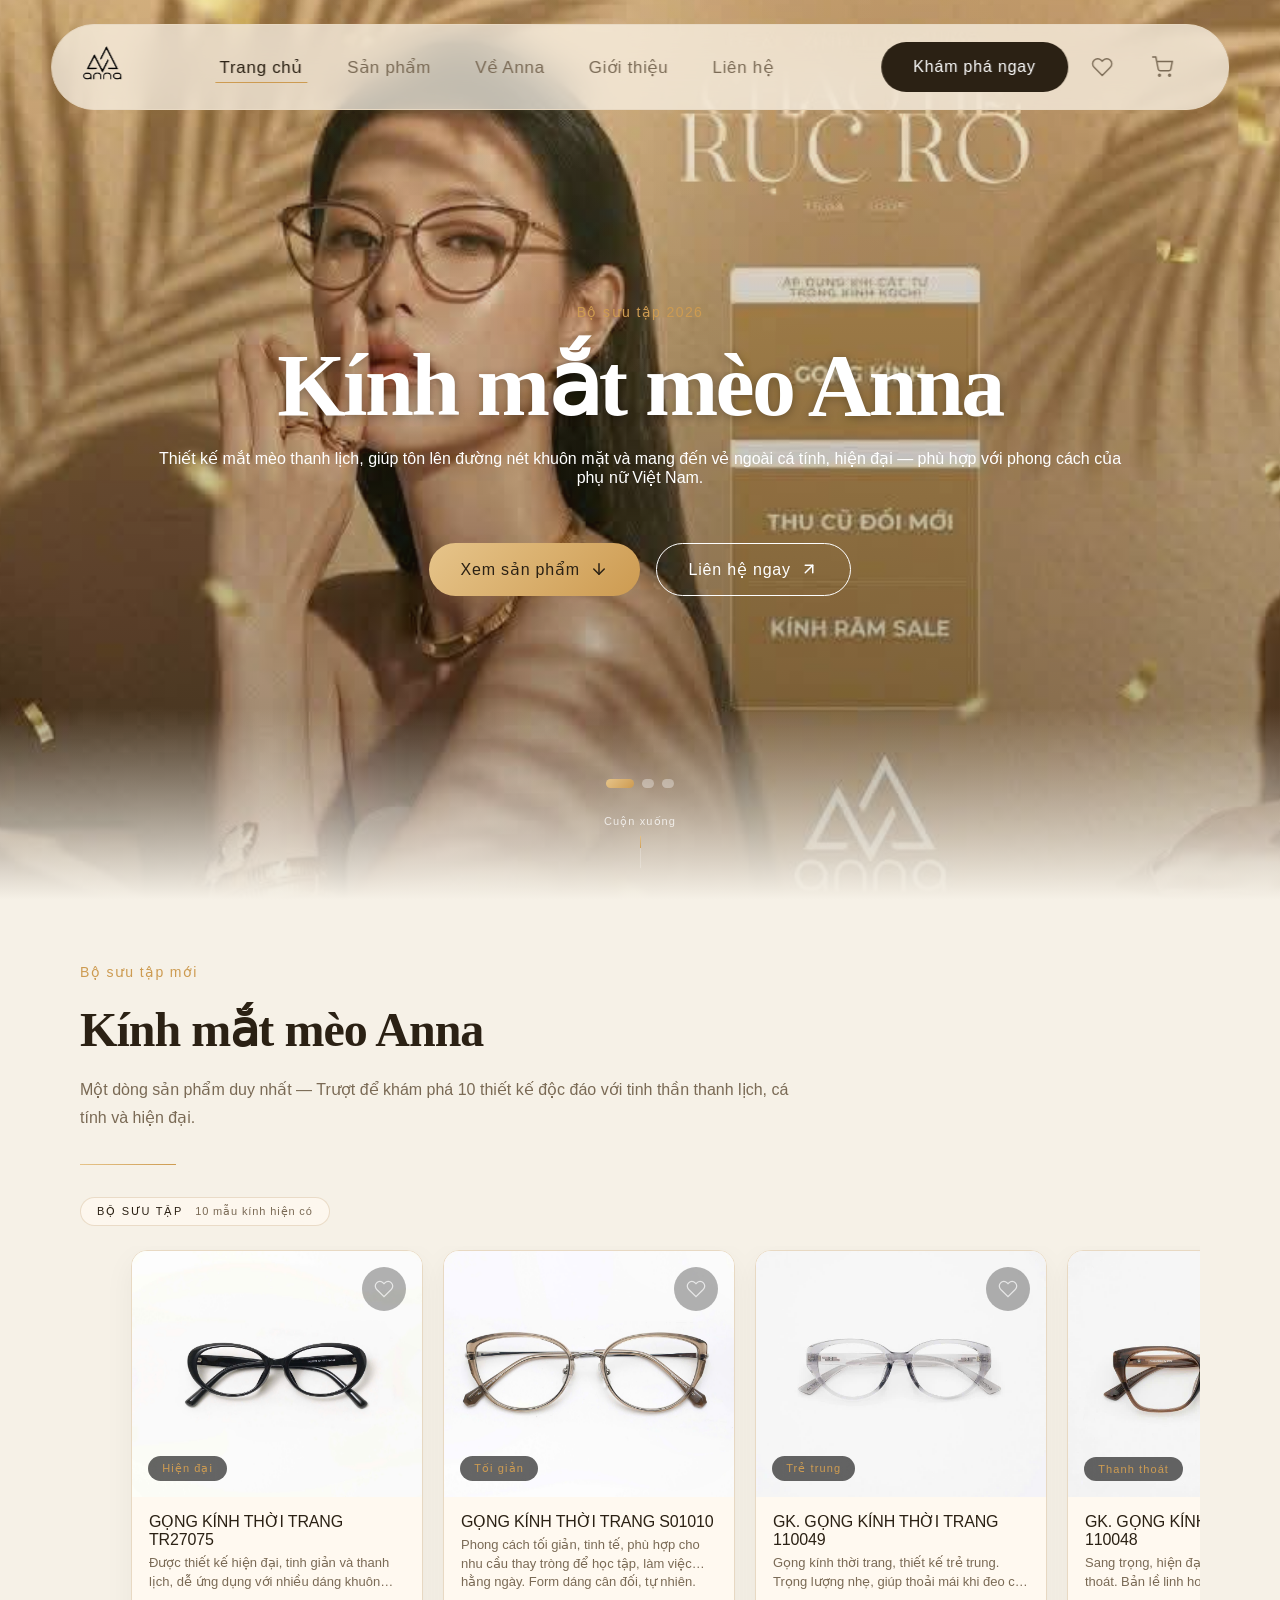
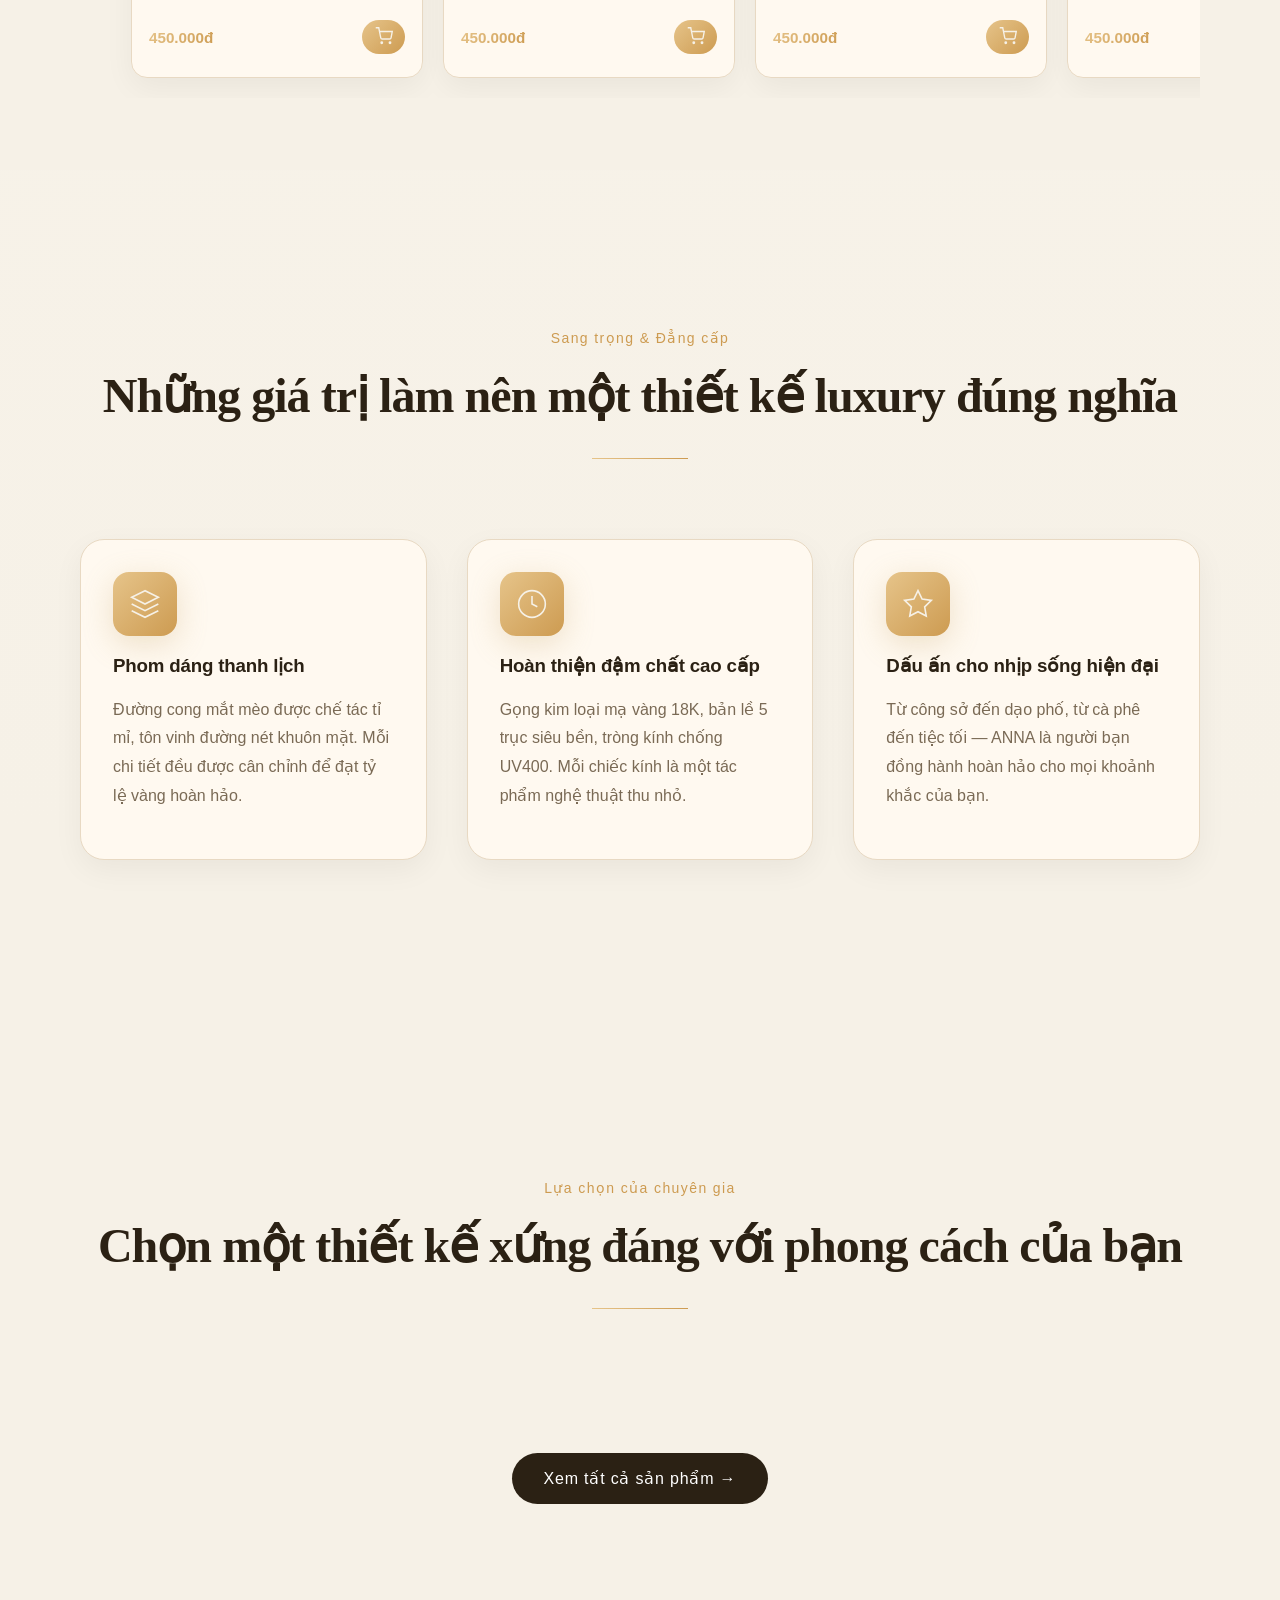
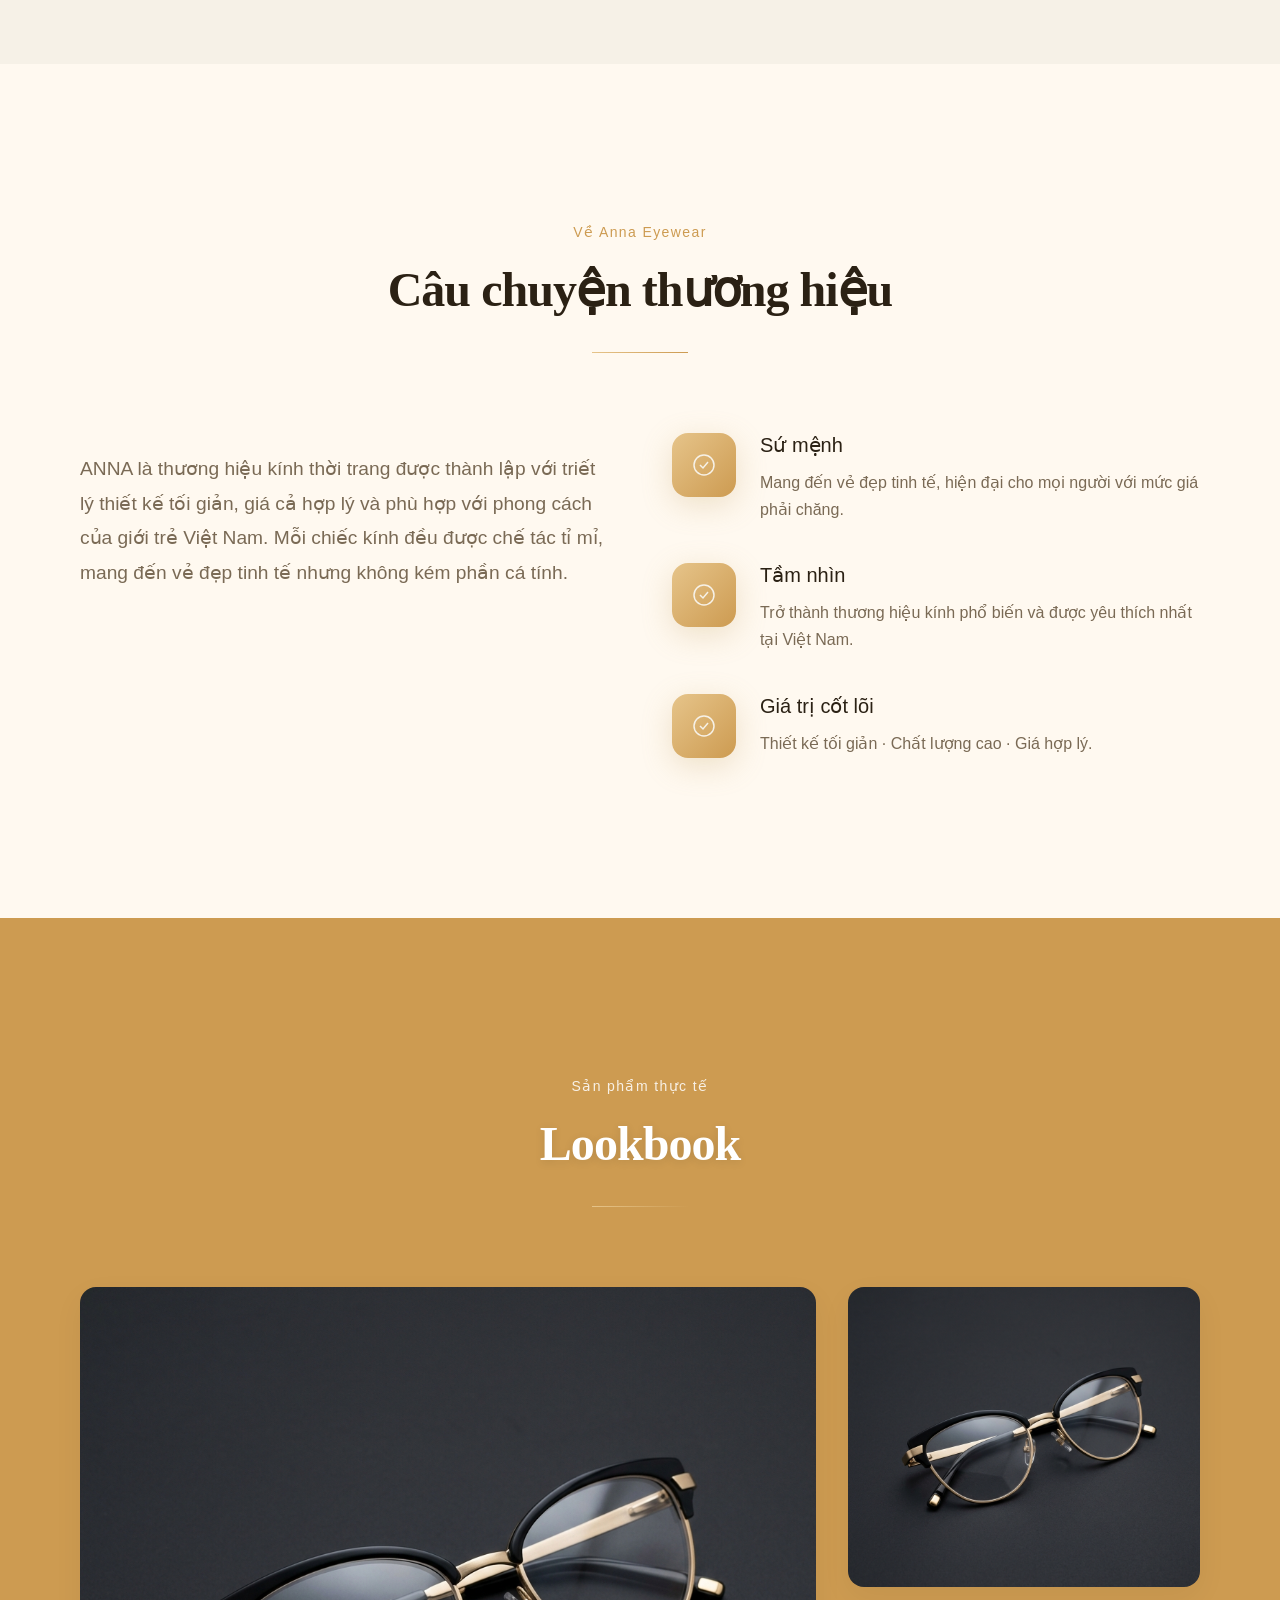
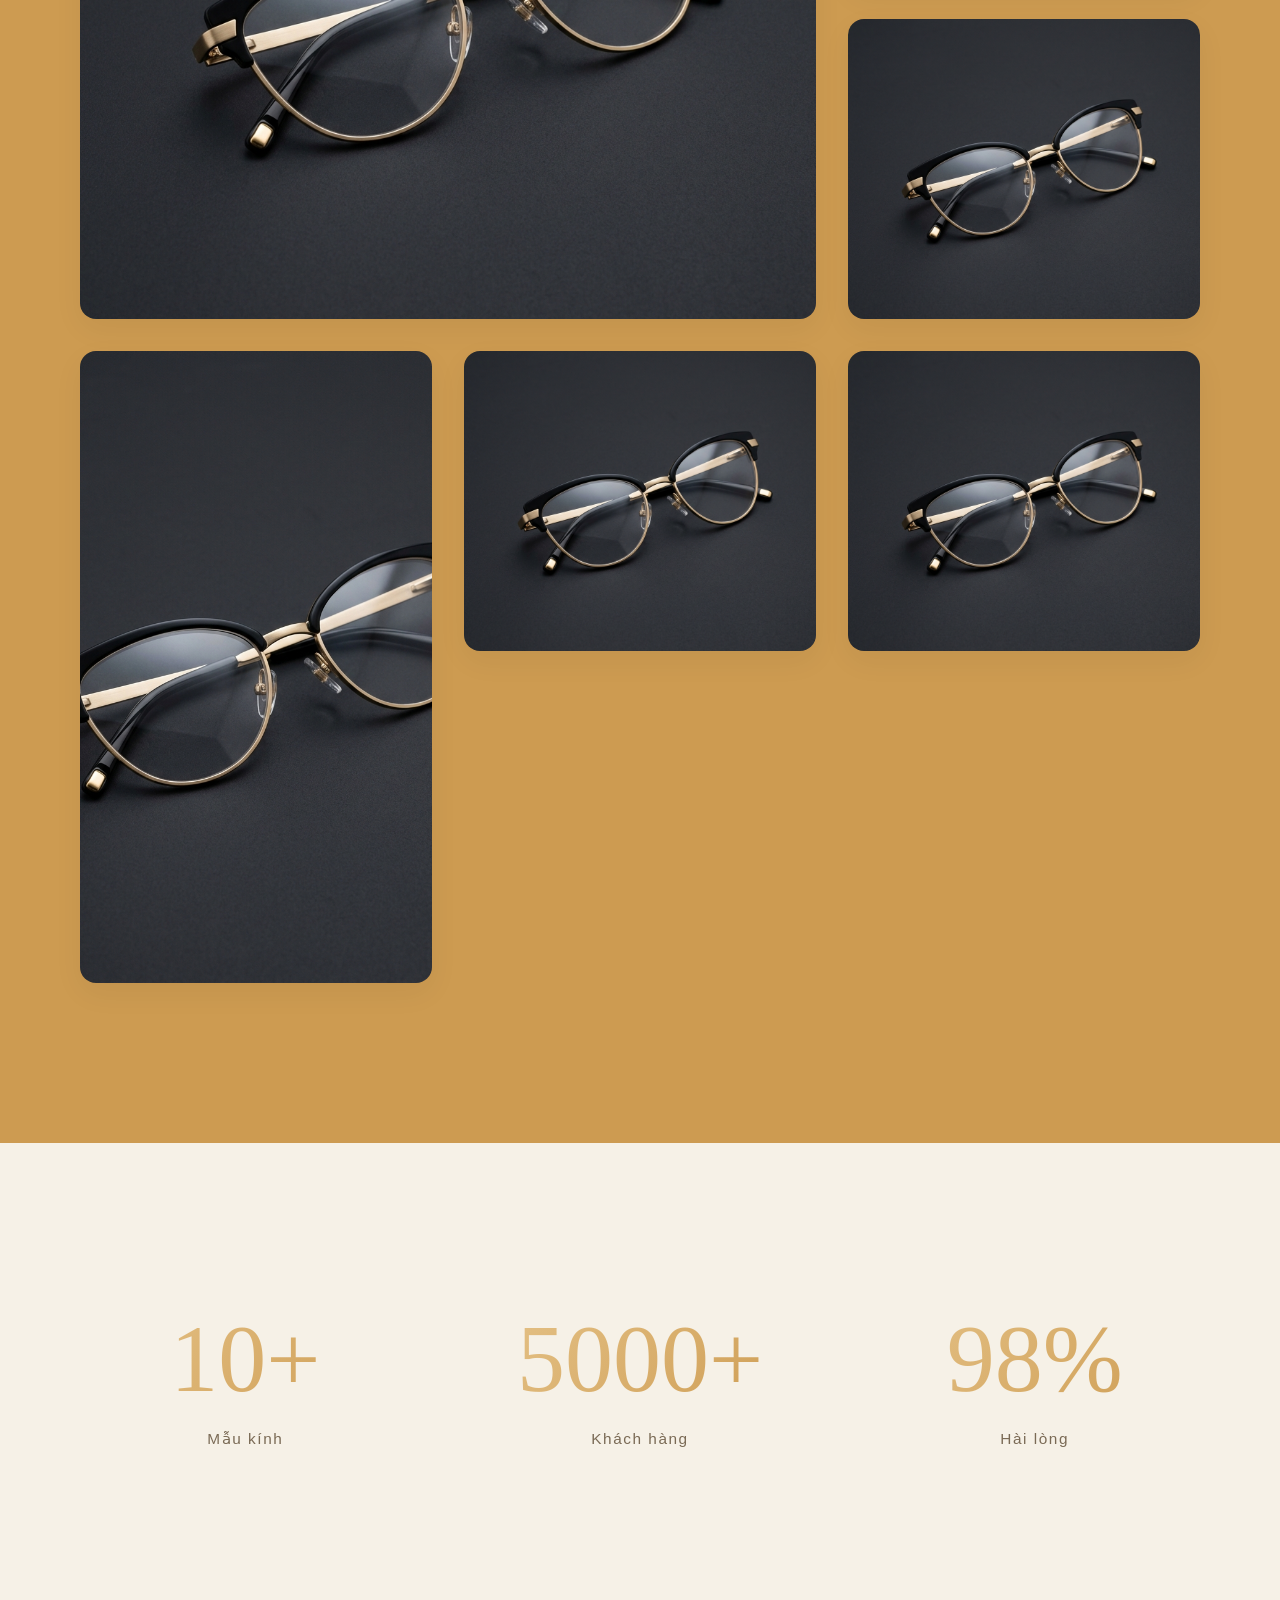
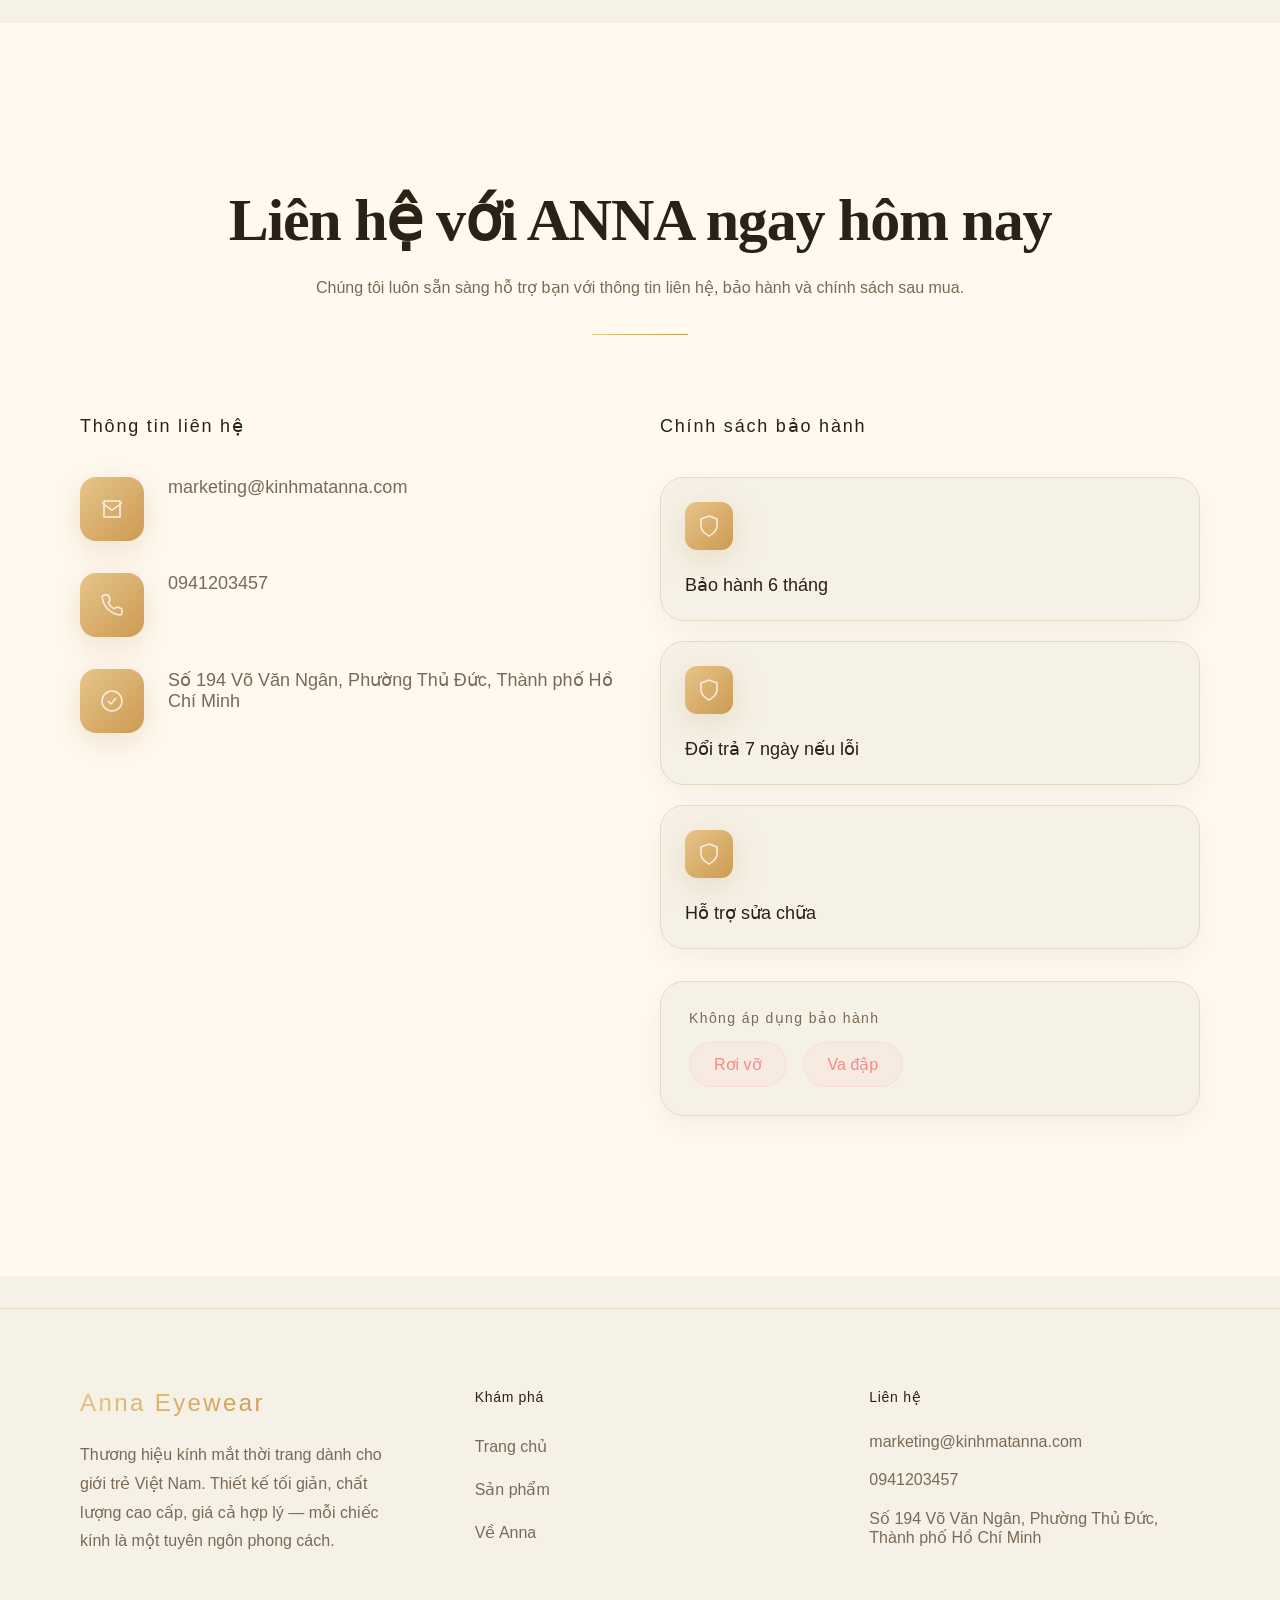
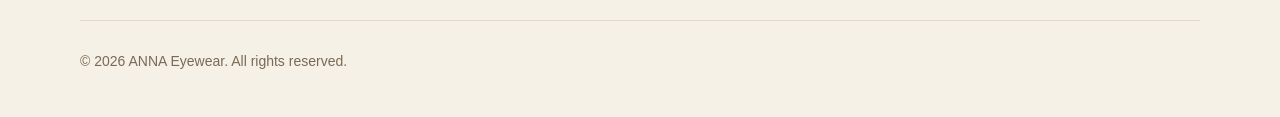
==== commit 6cdd4dd0: "fixed" ====
--- a/index.html
+++ b/index.html
@@ -1,4 +1,4 @@
-﻿<!doctype html>
+<!doctype html>
 <html lang="vi">
 
 <head>
@@ -12,21 +12,6 @@
 </head>
 
 <body data-page="home">
-  <div class="loading-screen" data-loading-screen>
-    <div class="loading-top">
-      <span class="loading-brand accent-gradient-text">ANNA EYEWEAR</span>
-    </div>
-    <div class="loading-center">
-      <h1 class="loading-word animate-fade-in" data-loading-word>Tinh tế</h1>
-    </div>
-    <div class="loading-bottom">
-      <div class="loading-bar">
-        <div class="loading-bar-fill accent-gradient" data-loading-fill></div>
-      </div>
-      <span class="loading-percent" data-loading-percent>000</span>
-    </div>
-  </div>
-
   <header class="site-header">
     <div class="nav-shell">
       <a class="brand" href="index.html" aria-label="Anna Eyewear">
@@ -37,6 +22,7 @@
         <a class="nav-link nav-link-main active" href="index.html">Trang chủ</a>
         <a class="nav-link nav-link-main" href="san-pham.html">Sản phẩm</a>
         <a class="nav-link nav-link-main" href="ve-anna.html">Về Anna</a>
+        <a class="nav-link nav-link-main" href="ex-about-us.html">Giới thiệu</a>
         <a class="nav-link nav-link-main" href="lien-he.html">Liên hệ</a>
       </nav>
 
@@ -73,6 +59,7 @@
       <a class="nav-link nav-link-main active" href="index.html">Trang chủ</a>
       <a class="nav-link nav-link-main" href="san-pham.html">Sản phẩm</a>
       <a class="nav-link nav-link-main" href="ve-anna.html">Về Anna</a>
+      <a class="nav-link nav-link-main" href="ex-about-us.html">Giới thiệu</a>
       <a class="nav-link nav-link-main" href="lien-he.html">Liên hệ</a>
     </nav>
   </div>
@@ -84,7 +71,11 @@
       <div class="hero-bottom-fade"></div>
 
       <div class="hero-content">
-        <div class="hero-copy" data-hero-copy></div>
+        <div class="hero-copy">
+          <p class="eyebrow">Bộ sưu tập 2026</p>
+          <h1 class="hero-title">Kính mắt mèo Anna</h1>
+          <p class="hero-subtitle">Thiết kế mắt mèo thanh lịch, giúp tôn lên đường nét khuôn mặt và mang đến vẻ ngoài cá tính, hiện đại — phù hợp với phong cách của phụ nữ Việt Nam.</p>
+        </div>
 
         <div class="hero-actions">
           <a class="btn-gold" href="#products">Xem sản phẩm
@@ -103,7 +94,11 @@
           </a>
         </div>
 
-        <div class="hero-dots" data-hero-dots></div>
+        <div class="hero-dots">
+          <button class="hero-dot active" aria-label="Slide 1"></button>
+          <button class="hero-dot" aria-label="Slide 2"></button>
+          <button class="hero-dot" aria-label="Slide 3"></button>
+        </div>
       </div>
 
       <div class="scroll-indicator">
@@ -112,8 +107,8 @@
       </div>
     </section>
 
-    <section id="products" class="products-showcase is-pinned" data-products-pinned>
-      <div class="products-sticky-shell" data-products-shell>
+    <section id="products" class="products-showcase static-showcase">
+      <div class="products-sticky-shell static-showcase-shell">
         <div class="container-main">
           <div class="section-header left">
             <p class="eyebrow">Bộ sưu tập mới</p>
@@ -125,15 +120,26 @@
             <div class="section-divider"></div>
           </div>
 
-          <div class="products-progress">
-            <span>CUỘN ĐỂ XEM</span>
-            <div class="products-progress-track">
-              <div class="products-progress-bar" data-products-progress></div>
+          <div class="products-progress products-progress-static" aria-label="Bộ sưu tập kính mắt mèo">
+            <span>BỘ SƯU TẬP</span>
+          </div>
+
+          <div class="products-strip">
+            <div class="products-track">
+              <article id="home-product-1" class="product-card is-home">
+                <div class="product-image"><div class="product-quick-actions"><button class="product-floating-btn favorite" aria-label="Yeu thich" type="button"><svg width="20" height="20" viewBox="0 0 24 24" fill="none" stroke="currentColor" stroke-width="1.5"><path d="M20.84 4.61a5.5 5.5 0 0 0-7.78 0L12 5.67l-1.06-1.06a5.5 5.5 0 0 0-7.78 7.78l1.06 1.06L12 21.23l7.78-7.78 1.06-1.06a5.5 5.5 0 0 0 0-7.78z" /></svg></button></div><img src="assets/images/TR27075.jpg" alt="GỌNG KÍNH THỜI TRANG TR27075" loading="lazy"><span class="product-badge">Hiện đại</span></div>
+                <div class="product-info"><h3 class="product-name">GỌNG KÍNH THỜI TRANG TR27075</h3><p class="product-desc">Được thiết kế hiện đại, tinh giản và thanh lịch, dễ ứng dụng với nhiều dáng khuôn mặt. Dễ dàng lắp được tròng kính cận, viễn, loạn.</p><div class="product-bottom"><p class="product-price accent-gradient-text">450.000đ</p><button class="product-cart-btn accent-gradient" type="button" aria-label="Them vao gio"><svg width="18" height="18" viewBox="0 0 24 24" fill="none" stroke="currentColor" stroke-width="1.8"><circle cx="9" cy="21" r="1" /><circle cx="20" cy="21" r="1" /><path d="M1 1h4l2.68 13.39a2 2 0 0 0 2 1.61h9.72a2 2 0 0 0 2-1.61L23 6H6" /></svg></button></div></div>
+              </article>
+              <article id="home-product-2" class="product-card is-home"><div class="product-image"><div class="product-quick-actions"><button class="product-floating-btn favorite" aria-label="Yeu thich" type="button"><svg width="20" height="20" viewBox="0 0 24 24" fill="none" stroke="currentColor" stroke-width="1.5"><path d="M20.84 4.61a5.5 5.5 0 0 0-7.78 0L12 5.67l-1.06-1.06a5.5 5.5 0 0 0-7.78 7.78l1.06 1.06L12 21.23l7.78-7.78 1.06-1.06a5.5 5.5 0 0 0 0-7.78z" /></svg></button></div><img src="assets/images/S01010.jpg" alt="GỌNG KÍNH THỜI TRANG S01010" loading="lazy"><span class="product-badge">Tối giản</span></div><div class="product-info"><h3 class="product-name">GỌNG KÍNH THỜI TRANG S01010</h3><p class="product-desc">Phong cách tối giản, tinh tế, phù hợp cho nhu cầu thay tròng để học tập, làm việc hằng ngày. Form dáng cân đối, tự nhiên.</p><div class="product-bottom"><p class="product-price accent-gradient-text">450.000đ</p><button class="product-cart-btn accent-gradient" type="button" aria-label="Them vao gio"><svg width="18" height="18" viewBox="0 0 24 24" fill="none" stroke="currentColor" stroke-width="1.8"><circle cx="9" cy="21" r="1" /><circle cx="20" cy="21" r="1" /><path d="M1 1h4l2.68 13.39a2 2 0 0 0 2 1.61h9.72a2 2 0 0 0 2-1.61L23 6H6" /></svg></button></div></div></article>
+              <article id="home-product-3" class="product-card is-home"><div class="product-image"><div class="product-quick-actions"><button class="product-floating-btn favorite" aria-label="Yeu thich" type="button"><svg width="20" height="20" viewBox="0 0 24 24" fill="none" stroke="currentColor" stroke-width="1.5"><path d="M20.84 4.61a5.5 5.5 0 0 0-7.78 0L12 5.67l-1.06-1.06a5.5 5.5 0 0 0-7.78 7.78l1.06 1.06L12 21.23l7.78-7.78 1.06-1.06a5.5 5.5 0 0 0 0-7.78z" /></svg></button></div><img src="assets/images/110049.jpg" alt="GK. GỌNG KÍNH THỜI TRANG 110049" loading="lazy"><span class="product-badge">Trẻ trung</span></div><div class="product-info"><h3 class="product-name">GK. GỌNG KÍNH THỜI TRANG 110049</h3><p class="product-desc">Gọng kính thời trang, thiết kế trẻ trung. Trọng lượng nhẹ, giúp thoải mái khi đeo cả ngày dài. Kích thước: 53-17-148 (mm)</p><div class="product-bottom"><p class="product-price accent-gradient-text">450.000đ</p><button class="product-cart-btn accent-gradient" type="button" aria-label="Them vao gio"><svg width="18" height="18" viewBox="0 0 24 24" fill="none" stroke="currentColor" stroke-width="1.8"><circle cx="9" cy="21" r="1" /><circle cx="20" cy="21" r="1" /><path d="M1 1h4l2.68 13.39a2 2 0 0 0 2 1.61h9.72a2 2 0 0 0 2-1.61L23 6H6" /></svg></button></div></div></article>
+              <article id="home-product-4" class="product-card is-home"><div class="product-image"><div class="product-quick-actions"><button class="product-floating-btn favorite" aria-label="Yeu thich" type="button"><svg width="20" height="20" viewBox="0 0 24 24" fill="none" stroke="currentColor" stroke-width="1.5"><path d="M20.84 4.61a5.5 5.5 0 0 0-7.78 0L12 5.67l-1.06-1.06a5.5 5.5 0 0 0-7.78 7.78l1.06 1.06L12 21.23l7.78-7.78 1.06-1.06a5.5 5.5 0 0 0 0-7.78z" /></svg></button></div><img src="assets/images/110048.jpg" alt="GK. GỌNG KÍNH THỜI TRANG 110048" loading="lazy"><span class="product-badge">Thanh thoát</span></div><div class="product-info"><h3 class="product-name">GK. GỌNG KÍNH THỜI TRANG 110048</h3><p class="product-desc">Sang trọng, hiện đại với đường nét thanh thoát. Bản lề linh hoạt, độ bền cao. Kích thước: 53-17-148 (mm)</p><div class="product-bottom"><p class="product-price accent-gradient-text">450.000đ</p><button class="product-cart-btn accent-gradient" type="button" aria-label="Them vao gio"><svg width="18" height="18" viewBox="0 0 24 24" fill="none" stroke="currentColor" stroke-width="1.8"><circle cx="9" cy="21" r="1" /><circle cx="20" cy="21" r="1" /><path d="M1 1h4l2.68 13.39a2 2 0 0 0 2 1.61h9.72a2 2 0 0 0 2-1.61L23 6H6" /></svg></button></div></div></article>
+              <article id="home-product-5" class="product-card is-home"><div class="product-image"><div class="product-quick-actions"><button class="product-floating-btn favorite" aria-label="Yeu thich" type="button"><svg width="20" height="20" viewBox="0 0 24 24" fill="none" stroke="currentColor" stroke-width="1.5"><path d="M20.84 4.61a5.5 5.5 0 0 0-7.78 0L12 5.67l-1.06-1.06a5.5 5.5 0 0 0-7.78 7.78l1.06 1.06L12 21.23l7.78-7.78 1.06-1.06a5.5 5.5 0 0 0 0-7.78z" /></svg></button></div><img src="assets/images/YC1270.jpg" alt="GK. GỌNG KÍNH DẺO YC1270" loading="lazy"><span class="product-badge">Thanh lịch</span></div><div class="product-info"><h3 class="product-name">GK. GỌNG KÍNH DẺO YC1270</h3><p class="product-desc">Siêu nhẹ, linh hoạt và chống va đập cực tốt, mang đến sự thoải mái tối đa khi đeo. Kích thước: 52-18-148 (mm)</p><div class="product-bottom"><p class="product-price accent-gradient-text">450.000đ</p><button class="product-cart-btn accent-gradient" type="button" aria-label="Them vao gio"><svg width="18" height="18" viewBox="0 0 24 24" fill="none" stroke="currentColor" stroke-width="1.8"><circle cx="9" cy="21" r="1" /><circle cx="20" cy="21" r="1" /><path d="M1 1h4l2.68 13.39a2 2 0 0 0 2 1.61h9.72a2 2 0 0 0 2-1.61L23 6H6" /></svg></button></div></div></article>
+              <article id="home-product-6" class="product-card is-home"><div class="product-image"><div class="product-quick-actions"><button class="product-floating-btn favorite" aria-label="Yeu thich" type="button"><svg width="20" height="20" viewBox="0 0 24 24" fill="none" stroke="currentColor" stroke-width="1.5"><path d="M20.84 4.61a5.5 5.5 0 0 0-7.78 0L12 5.67l-1.06-1.06a5.5 5.5 0 0 0-7.78 7.78l1.06 1.06L12 21.23l7.78-7.78 1.06-1.06a5.5 5.5 0 0 0 0-7.78z" /></svg></button></div><img src="assets/images/NA240.jpg" alt="GK. GỌNG NHỰA CỨNG KIM LOẠI NA240" loading="lazy"><span class="product-badge">Hiện đại</span></div><div class="product-info"><h3 class="product-name">GK. GỌNG NHỰA CỨNG KIM LOẠI NA240</h3><p class="product-desc">Sự kết hợp hoàn hảo giữa chất liệu nhựa cứng chịu va đập và càng kim loại chắc chắn giúp tạo độ bền bỉ cao. Chiều rộng tròng: 55mm</p><div class="product-bottom"><p class="product-price accent-gradient-text">450.000đ</p><button class="product-cart-btn accent-gradient" type="button" aria-label="Them vao gio"><svg width="18" height="18" viewBox="0 0 24 24" fill="none" stroke="currentColor" stroke-width="1.8"><circle cx="9" cy="21" r="1" /><circle cx="20" cy="21" r="1" /><path d="M1 1h4l2.68 13.39a2 2 0 0 0 2 1.61h9.72a2 2 0 0 0 2-1.61L23 6H6" /></svg></button></div></div></article>
+              <article id="home-product-7" class="product-card is-home"><div class="product-image"><div class="product-quick-actions"><button class="product-floating-btn favorite" aria-label="Yeu thich" type="button"><svg width="20" height="20" viewBox="0 0 24 24" fill="none" stroke="currentColor" stroke-width="1.5"><path d="M20.84 4.61a5.5 5.5 0 0 0-7.78 0L12 5.67l-1.06-1.06a5.5 5.5 0 0 0-7.78 7.78l1.06 1.06L12 21.23l7.78-7.78 1.06-1.06a5.5 5.5 0 0 0 0-7.78z" /></svg></button></div><img src="assets/images/P8013.jpg" alt="GK. GỌNG KÍNH THỜI TRANG ĐEN P8013" loading="lazy"><span class="product-badge">Cá tính</span></div><div class="product-info"><h3 class="product-name">GK. GỌNG KÍNH THỜI TRANG ĐEN P8013</h3><p class="product-desc">Dáng Cat-eye cổ điển màu đen huyền bí, sắc sảo. Phù hợp làm kính cận, kính mát hoặc kính thời trang. Kích thước (Tròng-Cầu-Càng): 52-18-145 (mm)</p><div class="product-bottom"><p class="product-price accent-gradient-text">450.000đ</p><button class="product-cart-btn accent-gradient" type="button" aria-label="Them vao gio"><svg width="18" height="18" viewBox="0 0 24 24" fill="none" stroke="currentColor" stroke-width="1.8"><circle cx="9" cy="21" r="1" /><circle cx="20" cy="21" r="1" /><path d="M1 1h4l2.68 13.39a2 2 0 0 0 2 1.61h9.72a2 2 0 0 0 2-1.61L23 6H6" /></svg></button></div></div></article>
+              <article id="home-product-8" class="product-card is-home"><div class="product-image"><div class="product-quick-actions"><button class="product-floating-btn favorite" aria-label="Yeu thich" type="button"><svg width="20" height="20" viewBox="0 0 24 24" fill="none" stroke="currentColor" stroke-width="1.5"><path d="M20.84 4.61a5.5 5.5 0 0 0-7.78 0L12 5.67l-1.06-1.06a5.5 5.5 0 0 0-7.78 7.78l1.06 1.06L12 21.23l7.78-7.78 1.06-1.06a5.5 5.5 0 0 0 0-7.78z" /></svg></button></div><img src="assets/images/S11916.jpg" alt="GK. GỌNG KÍNH THỜI TRANG NÂU DEMI S11916" loading="lazy"><span class="product-badge">Vintage</span></div><div class="product-info"><h3 class="product-name">GK. GỌNG KÍNH THỜI TRANG NÂU DEMI S11916</h3><p class="product-desc">Dáng mắt mèo tinh tế, màu nâu trà trong suốt nữ tính. Form siêu nhẹ thanh thoát. Kích thước (Tròng-Cầu-Càng): 52-19-146 (mm)</p><div class="product-bottom"><p class="product-price accent-gradient-text">450.000đ</p><button class="product-cart-btn accent-gradient" type="button" aria-label="Them vao gio"><svg width="18" height="18" viewBox="0 0 24 24" fill="none" stroke="currentColor" stroke-width="1.8"><circle cx="9" cy="21" r="1" /><circle cx="20" cy="21" r="1" /><path d="M1 1h4l2.68 13.39a2 2 0 0 0 2 1.61h9.72a2 2 0 0 0 2-1.61L23 6H6" /></svg></button></div></div></article>
+              <article id="home-product-9" class="product-card is-home"><div class="product-image"><div class="product-quick-actions"><button class="product-floating-btn favorite" aria-label="Yeu thich" type="button"><svg width="20" height="20" viewBox="0 0 24 24" fill="none" stroke="currentColor" stroke-width="1.5"><path d="M20.84 4.61a5.5 5.5 0 0 0-7.78 0L12 5.67l-1.06-1.06a5.5 5.5 0 0 0-7.78 7.78l1.06 1.06L12 21.23l7.78-7.78 1.06-1.06a5.5 5.5 0 0 0 0-7.78z" /></svg></button></div><img src="assets/images/228013.jpg" alt="GK. GỌNG MÈO NHỰA 228013 (51.18.143)" loading="lazy"><span class="product-badge">Tối giản</span></div><div class="product-info"><h3 class="product-name">GK. GỌNG MÈO NHỰA 228013 (51.18.143)</h3><p class="product-desc">Thiết kế mắt mèo trẻ trung, phối màu trắng trong suốt mang lại vẻ ngoài thanh tú và hiện đại. Kích thước (Tròng-Cầu-Càng): 51-18-143 (mm)</p><div class="product-bottom"><p class="product-price accent-gradient-text">350.000đ</p><button class="product-cart-btn accent-gradient" type="button" aria-label="Them vao gio"><svg width="18" height="18" viewBox="0 0 24 24" fill="none" stroke="currentColor" stroke-width="1.8"><circle cx="9" cy="21" r="1" /><circle cx="20" cy="21" r="1" /><path d="M1 1h4l2.68 13.39a2 2 0 0 0 2 1.61h9.72a2 2 0 0 0 2-1.61L23 6H6" /></svg></button></div></div></article>
+              <article id="home-product-10" class="product-card is-home"><div class="product-image"><div class="product-quick-actions"><button class="product-floating-btn favorite" aria-label="Yeu thich" type="button"><svg width="20" height="20" viewBox="0 0 24 24" fill="none" stroke="currentColor" stroke-width="1.5"><path d="M20.84 4.61a5.5 5.5 0 0 0-7.78 0L12 5.67l-1.06-1.06a5.5 5.5 0 0 0-7.78 7.78l1.06 1.06L12 21.23l7.78-7.78 1.06-1.06a5.5 5.5 0 0 0 0-7.78z" /></svg></button></div><img src="assets/images/1111100049.jpg" alt="GK. GỌNG KÍNH THỜI TRANG 1111100049 (53.17.148)" loading="lazy"><span class="product-badge">High-fashion</span></div><div class="product-info"><h3 class="product-name">GK. GỌNG KÍNH THỜI TRANG 1111100049 (53.17.148)</h3><p class="product-desc">Thuộc BST Keo Lỳ, phong cách Bold Cat-eye với đường viền dày dặn, đậm chất High-fashion. Kích thước (Tròng-Cầu-Càng): 53-17-148 (mm)</p><div class="product-bottom"><p class="product-price accent-gradient-text">880.000đ</p><button class="product-cart-btn accent-gradient" type="button" aria-label="Them vao gio"><svg width="18" height="18" viewBox="0 0 24 24" fill="none" stroke="currentColor" stroke-width="1.8"><circle cx="9" cy="21" r="1" /><circle cx="20" cy="21" r="1" /><path d="M1 1h4l2.68 13.39a2 2 0 0 0 2 1.61h9.72a2 2 0 0 0 2-1.61L23 6H6" /></svg></button></div></div></article>
             </div>
-          </div>
-
-          <div class="products-strip">
-            <div class="products-track" data-product-track></div>
           </div>
         </div>
       </div>
@@ -227,23 +233,46 @@
     </section>
 
     <section class="section-spacing" style="background-color: var(--color-bg-alt)">
-      <div class="container-main" data-home-about></div>
+      <div class="container-main">
+        <div class="section-header"><p class="eyebrow">Về Anna Eyewear</p><h2 class="section-title">Câu chuyện thương hiệu</h2><div class="section-divider"></div></div>
+        <div class="about-grid"><div><p class="about-copy">ANNA là thương hiệu kính thời trang được thành lập với triết lý thiết kế tối giản, giá cả hợp lý và phù hợp với phong cách của giới trẻ Việt Nam. Mỗi chiếc kính đều được chế tác tỉ mỉ, mang đến vẻ đẹp tinh tế nhưng không kém phần cá tính.</p></div><div class="about-list"><div class="about-list-item"><div class="icon-box"><svg width="24" height="24" viewBox="0 0 24 24" fill="none" stroke="currentColor" stroke-width="1.5"><circle cx="12" cy="12" r="10" /><path d="M8 12l3 3 5-6" /></svg></div><div><h3 style="margin: 0 0 0.75rem; font-size: 1.25rem; font-weight: 500;">Sứ mệnh</h3><p style="margin: 0; color: var(--color-muted); line-height: 1.7; font-weight: 300;">Mang đến vẻ đẹp tinh tế, hiện đại cho mọi người với mức giá phải chăng.</p></div></div><div class="about-list-item"><div class="icon-box"><svg width="24" height="24" viewBox="0 0 24 24" fill="none" stroke="currentColor" stroke-width="1.5"><circle cx="12" cy="12" r="10" /><path d="M8 12l3 3 5-6" /></svg></div><div><h3 style="margin: 0 0 0.75rem; font-size: 1.25rem; font-weight: 500;">Tầm nhìn</h3><p style="margin: 0; color: var(--color-muted); line-height: 1.7; font-weight: 300;">Trở thành thương hiệu kính phổ biến và được yêu thích nhất tại Việt Nam.</p></div></div><div class="about-list-item"><div class="icon-box"><svg width="24" height="24" viewBox="0 0 24 24" fill="none" stroke="currentColor" stroke-width="1.5"><circle cx="12" cy="12" r="10" /><path d="M8 12l3 3 5-6" /></svg></div><div><h3 style="margin: 0 0 0.75rem; font-size: 1.25rem; font-weight: 500;">Giá trị cốt lõi</h3><p style="margin: 0; color: var(--color-muted); line-height: 1.7; font-weight: 300;">Thiết kế tối giản · Chất lượng cao · Giá hợp lý.</p></div></div></div></div>
+      </div>
     </section>
 
     <section class="gallery-section section-spacing" id="gallery">
-      <div class="container-main" data-home-gallery></div>
+      <div class="container-main"><div class="section-header"><p class="eyebrow" style="color: rgba(255, 255, 255, 0.85)">Sản phẩm thực tế</p><h2 class="section-title" style="color: #fff; text-shadow: 0 2px 10px rgba(0, 0, 0, 0.1)">Lookbook</h2><div class="section-divider"></div></div><div class="gallery-grid"><div class="gallery-tile wide"><img src="assets/images/product.png" alt="ANNA Lookbook 1" /><div class="gallery-caption"><p style="margin: 0; font-size: 0.875rem; letter-spacing: 0.05em">ANNA Lookbook 1</p></div></div><div class="gallery-tile"><img src="assets/images/product.png" alt="ANNA Lookbook 2" /><div class="gallery-caption"><p style="margin: 0; font-size: 0.875rem; letter-spacing: 0.05em">ANNA Lookbook 2</p></div></div><div class="gallery-tile"><img src="assets/images/product.png" alt="ANNA Lookbook 3" /><div class="gallery-caption"><p style="margin: 0; font-size: 0.875rem; letter-spacing: 0.05em">ANNA Lookbook 3</p></div></div><div class="gallery-tile tall"><img src="assets/images/product.png" alt="ANNA Lookbook 4" /><div class="gallery-caption"><p style="margin: 0; font-size: 0.875rem; letter-spacing: 0.05em">ANNA Lookbook 4</p></div></div><div class="gallery-tile"><img src="assets/images/product.png" alt="ANNA Lookbook 5" /><div class="gallery-caption"><p style="margin: 0; font-size: 0.875rem; letter-spacing: 0.05em">ANNA Lookbook 5</p></div></div><div class="gallery-tile"><img src="assets/images/product.png" alt="ANNA Lookbook 6" /><div class="gallery-caption"><p style="margin: 0; font-size: 0.875rem; letter-spacing: 0.05em">ANNA Lookbook 6</p></div></div></div></div>
     </section>
 
     <section class="section-spacing">
-      <div class="container-main" data-home-stats></div>
+      <div class="container-main"><div class="stats-grid"><div><div class="stats-number accent-gradient-text">10+</div><p style="font-size: clamp(0.75rem, 1.2vw, 1rem); color: var(--color-muted); letter-spacing: 0.1em;">Mẫu kính</p></div><div><div class="stats-number accent-gradient-text">5000+</div><p style="font-size: clamp(0.75rem, 1.2vw, 1rem); color: var(--color-muted); letter-spacing: 0.1em;">Khách hàng</p></div><div><div class="stats-number accent-gradient-text">98%</div><p style="font-size: clamp(0.75rem, 1.2vw, 1rem); color: var(--color-muted); letter-spacing: 0.1em;">Hài lòng</p></div></div></div>
     </section>
 
     <section id="contact" class="contact-surface section-spacing">
-      <div class="container-main" data-home-contact></div>
+      <div class="container-main"><div class="section-header"><h2 class="section-title" style="font-size: clamp(2rem, 5vw, 3.75rem)">Liên hệ với ANNA ngay hôm nay</h2><p class="section-sub">Chúng tôi luôn sẵn sàng hỗ trợ bạn với thông tin liên hệ, bảo hành và chính sách sau mua.</p><div class="section-divider"></div></div><div class="contact-grid"><div><h3 style="font-size: 1.125rem; letter-spacing: 0.1em; margin: 0 0 2.5rem; font-weight: 500;">Thông tin liên hệ</h3><div style="display: flex; flex-direction: column; gap: 2rem"><div class="contact-line" style="color: var(--color-muted)"><div class="icon-box"><svg width="24" height="24" viewBox="0 0 24 24" fill="none" stroke="currentColor" stroke-width="1.5"><path d="M4 4h16v16H4z" /><path d="M22 6l-10 7L2 6" /></svg></div><span style="font-size: 1.125rem">marketing@kinhmatanna.com</span></div><div class="contact-line" style="color: var(--color-muted)"><div class="icon-box"><svg width="24" height="24" viewBox="0 0 24 24" fill="none" stroke="currentColor" stroke-width="1.5"><path d="M22 16.92v3a2 2 0 0 1-2.18 2 19.8 19.8 0 0 1-8.63-3.07 19.5 19.5 0 0 1-6-6A19.8 19.8 0 0 1 2.12 4.18 2 2 0 0 1 4.11 2h3a2 2 0 0 1 2 1.72c.12.9.33 1.77.63 2.61a2 2 0 0 1-.45 2.11L8.09 9.64a16 16 0 0 0 6.27 6.27l1.2-1.2a2 2 0 0 1 2.11-.45c.84.3 1.71.51 2.61.63A2 2 0 0 1 22 16.92z" /></svg></div><span style="font-size: 1.125rem">0941203457</span></div><div class="contact-line" style="color: var(--color-muted)"><div class="icon-box"><svg width="24" height="24" viewBox="0 0 24 24" fill="none" stroke="currentColor" stroke-width="1.5"><circle cx="12" cy="12" r="10" /><path d="M8 12l3 3 5-6" /></svg></div><span style="font-size: 1.125rem">Số 194 Võ Văn Ngân, Phường Thủ Đức, Thành phố Hồ Chí Minh</span></div></div></div><div><h3 style="font-size: 1.125rem; letter-spacing: 0.1em; margin: 0 0 2.5rem; font-weight: 500;">Chính sách bảo hành</h3><div style="display: flex; flex-direction: column; gap: 1.25rem"><div class="warranty-row policy-card" style="padding: 1.5rem; background-color: var(--color-bg)"><div class="icon-box" style="width: 3rem; height: 3rem; border-radius: 0.75rem;"><svg width="24" height="24" viewBox="0 0 24 24" fill="none" stroke="currentColor" stroke-width="1.5"><path d="M12 22s8-4 8-10V5l-8-3-8 3v7c0 6 8 10 8 10z" /></svg></div><span style="font-size: 1.125rem; color: var(--color-text-primary);">Bảo hành 6 tháng</span></div><div class="warranty-row policy-card" style="padding: 1.5rem; background-color: var(--color-bg)"><div class="icon-box" style="width: 3rem; height: 3rem; border-radius: 0.75rem;"><svg width="24" height="24" viewBox="0 0 24 24" fill="none" stroke="currentColor" stroke-width="1.5"><path d="M12 22s8-4 8-10V5l-8-3-8 3v7c0 6 8 10 8 10z" /></svg></div><span style="font-size: 1.125rem; color: var(--color-text-primary);">Đổi trả 7 ngày nếu lỗi</span></div><div class="warranty-row policy-card" style="padding: 1.5rem; background-color: var(--color-bg)"><div class="icon-box" style="width: 3rem; height: 3rem; border-radius: 0.75rem;"><svg width="24" height="24" viewBox="0 0 24 24" fill="none" stroke="currentColor" stroke-width="1.5"><path d="M12 22s8-4 8-10V5l-8-3-8 3v7c0 6 8 10 8 10z" /></svg></div><span style="font-size: 1.125rem; color: var(--color-text-primary);">Hỗ trợ sửa chữa</span></div></div><div class="policy-card" style="margin-top: 2rem; padding: 1.75rem; background-color: var(--color-bg)"><p style="font-size: 0.875rem; color: var(--color-muted); margin: 0 0 1rem; letter-spacing: 0.1em; font-weight: 500;">Không áp dụng bảo hành</p><div class="pill-group"><span class="pill-danger">Rơi vỡ</span><span class="pill-danger">Va đập</span></div></div></div></div>
     </section>
   </main>
 
-  <footer class="site-footer" data-footer></footer>
+  <footer class="site-footer">
+    <div class="container-main">
+      <div class="footer-main">
+        <div>
+          <a href="index.html" class="accent-gradient-text" style="font-size: 1.5rem; letter-spacing: 0.1em; font-weight: 400; display: inline-block; margin-bottom: 1.5rem;">Anna Eyewear</a>
+          <p style="font-size: 1rem; color: var(--color-muted); line-height: 1.8; font-weight: 300; max-width: 320px; margin: 0;">Thương hiệu kính mắt thời trang dành cho giới trẻ Việt Nam. Thiết kế tối giản, chất lượng cao cấp, giá cả hợp lý — mỗi chiếc kính là một tuyên ngôn phong cách.</p>
+        </div>
+        <div>
+          <h3 style="font-size: 0.875rem; letter-spacing: 0.05em; font-weight: 500; margin: 0 0 1.75rem;">Khám phá</h3>
+          <div style="display: flex; flex-direction: column; gap: 1rem;"><a href="index.html" class="nav-link" style="font-size: 1rem; color: var(--color-muted); padding: 0.25rem 0;">Trang chủ</a><a href="san-pham.html" class="nav-link" style="font-size: 1rem; color: var(--color-muted); padding: 0.25rem 0;">Sản phẩm</a><a href="ve-anna.html" class="nav-link" style="font-size: 1rem; color: var(--color-muted); padding: 0.25rem 0;">Về Anna</a></div>
+        </div>
+        <div>
+          <h3 style="font-size: 0.875rem; letter-spacing: 0.05em; font-weight: 500; margin: 0 0 1.75rem;">Liên hệ</h3>
+          <div style="display: flex; flex-direction: column; gap: 1.25rem; color: var(--color-muted);"><span>marketing@kinhmatanna.com</span><span>0941203457</span><span>Số 194 Võ Văn Ngân, Phường Thủ Đức, Thành phố Hồ Chí Minh</span></div>
+        </div>
+      </div>
+      <div class="footer-bottom">
+        <p style="font-size: 0.875rem; color: var(--color-muted); margin: 0;">© 2026 ANNA Eyewear. All rights reserved.</p>
+      </div>
+    </div>
+  </footer>
 
   <div class="overlay" data-overlay></div>
 
@@ -363,8 +392,7 @@
   <div data-product-modal-root></div>
   <div class="toast" data-toast></div>
 
-  
-  
+ 
 </body>
 
 </html>
--- a/assets/css/style.css
+++ b/assets/css/style.css
@@ -30,6 +30,28 @@
   scroll-behavior: smooth;
 }
 
+section,
+.page-hero,
+.story-grid,
+.about-values-grid,
+.contact-surface,
+.section-spacing {
+  scroll-margin-top: 7rem;
+}
+
+body[data-page="home"] {
+  scroll-snap-type: y proximity;
+}
+
+body[data-page="home"] main > section {
+  scroll-snap-align: start;
+  scroll-snap-stop: normal;
+}
+
+body[data-page="home"] footer {
+  scroll-snap-align: start;
+}
+
 body {
   margin: 0;
   font-family: var(--font-body);
@@ -290,7 +312,6 @@
   width: auto;
   object-fit: contain;
   transform: scale(2.8);
-
 }
 
 .nav-links {
@@ -590,24 +611,55 @@
 
 .products-showcase {
   position: relative;
-  min-height: 100vh;
+  min-height: auto;
   background-color: var(--color-bg);
-  padding-top: 0;
-  padding-bottom: 0;
+  padding: 6rem 0 5rem;
+}
+
+.products-showcase.static-showcase {
+  overflow: visible;
+  padding: 4rem 0 4.5rem;
 }
 
 .products-showcase.is-pinned {
   overflow: visible;
 }
 
+.products-showcase.static-showcase .products-sticky-shell {
+  display: block;
+}
+
+.products-showcase.static-showcase .products-sticky-shell::before {
+  display: none;
+}
+
+.products-showcase.static-showcase .products-progress {
+  margin-bottom: 1.25rem;
+}
+
+.products-showcase.static-showcase .products-strip {
+  overflow-x: auto;
+  overflow-y: visible;
+}
+
+.products-showcase.static-showcase .products-track {
+  display: flex !important;
+  flex-wrap: nowrap;
+  gap: 1.25rem;
+}
+
+.products-showcase.static-showcase .product-card {
+  min-width: clamp(220px, 24vw, 292px);
+}
+
 .products-sticky-shell {
-  position: sticky;
-  top: 0;
-  min-height: 100vh;
+  position: relative;
+  top: auto;
+  min-height: auto;
   display: flex;
   flex-direction: column;
   justify-content: flex-start;
-  padding: 2.5rem 0 2rem;
+  padding: 0;
 }
 
 .products-sticky-shell::before {
@@ -615,15 +667,17 @@
   position: absolute;
   inset: 0;
   pointer-events: none;
-  background: linear-gradient(to right,
-      var(--color-bg) 0%,
-      transparent 10%,
-      transparent 90%,
-      var(--color-bg) 100%);
+  background: linear-gradient(
+    to right,
+    var(--color-bg) 0%,
+    transparent 10%,
+    transparent 90%,
+    var(--color-bg) 100%
+  );
   opacity: 0.55;
 }
 
-.products-sticky-shell>.container-main {
+.products-sticky-shell > .container-main {
   position: relative;
   z-index: 1;
 }
@@ -635,42 +689,37 @@
   align-items: center;
   gap: 0.75rem;
   width: max-content;
-  padding: 0.35rem 0;
+  padding: 0.45rem 1rem;
   border-radius: 999px;
-  background: transparent;
-  border: 0;
-  backdrop-filter: none;
-  -webkit-backdrop-filter: none;
-  margin: -0.5rem 0 1rem;
+  background: rgba(255, 249, 240, 0.75);
+  border: 1px solid rgba(232, 217, 195, 0.9);
+  backdrop-filter: blur(14px);
+  -webkit-backdrop-filter: blur(14px);
+  margin: 0 0 1.5rem;
 }
 
 .products-progress span {
-  font-size: 0.625rem;
-  letter-spacing: 0.18em;
+  font-size: 0.6875rem;
+  letter-spacing: 0.16em;
+  color: var(--color-text-primary);
+  white-space: nowrap;
+}
+
+.products-progress-static::after {
+  content: "10 mẫu kính hiện có";
+  font-size: 0.6875rem;
+  letter-spacing: 0.08em;
   color: var(--color-muted);
   white-space: nowrap;
 }
 
-.products-progress-track {
-  width: min(26vw, 140px);
-  height: 1px;
-  background: rgba(122, 106, 85, 0.18);
-  border-radius: 999px;
-  overflow: hidden;
-}
-
-.products-progress-bar {
-  width: 0;
-  height: 100%;
-  border-radius: 999px;
-  background: linear-gradient(135deg, #e6c48a 0%, #cd9b51 100%);
-  transition: width 0.1s linear;
-}
-
 .products-strip {
   overflow-x: auto;
+  overflow-y: visible;
+  scroll-snap-type: x mandatory;
+  scroll-behavior: smooth;
   scrollbar-width: none;
-  padding-bottom: 0.5rem;
+  padding: 0.25rem 0 1.25rem;
 }
 
 .products-strip::-webkit-scrollbar {
@@ -679,21 +728,46 @@
 
 .products-track {
   display: flex;
-  align-items: flex-start;
-  gap: 2rem;
+  align-items: stretch;
+  flex-wrap: nowrap;
+  gap: 1.35rem;
   width: max-content;
-  padding: 0 0 0.5rem;
-  will-change: transform;
-}
-
-.products-track>* {
-  flex-shrink: 0;
-  width: 272px;
-}
-
-.products-trailing-spacer {
-  width: 480px;
-  flex-shrink: 0;
+  padding: 0 4vw;
+  animation: none;
+}
+
+.products-track > * {
+  flex: 0 0 clamp(220px, 24vw, 292px);
+  scroll-snap-align: start;
+  scroll-margin-inline: 4vw;
+}
+
+.products-strip:hover .products-track,
+.products-strip:focus-within .products-track {
+  animation-play-state: paused;
+}
+
+@keyframes anna-product-drift {
+  0%, 6% {
+    transform: translateX(0);
+  }
+  94%, 100% {
+    transform: translateX(calc(-100% + min(1180px, 88vw)));
+  }
+}
+
+@media (min-width: 1200px) and (hover: hover) {
+  .products-track {
+    animation: anna-product-drift 72s linear infinite;
+    will-change: transform;
+  }
+}
+
+@media (prefers-reduced-motion: reduce) {
+  .products-track {
+    animation: none !important;
+    will-change: auto;
+  }
 }
 
 .product-card {
@@ -713,25 +787,29 @@
 }
 
 .product-card.is-home {
-  min-height: 24rem;
+  min-height: 100%;
   display: flex;
   flex-direction: column;
 }
 
 .product-card.is-home .product-image {
-  aspect-ratio: 1.22 / 1;
+  aspect-ratio: 1.18 / 1;
 }
 
 .product-image {
   position: relative;
   aspect-ratio: 1;
   overflow: hidden;
-  background: radial-gradient(circle at top,
-      rgba(255, 255, 255, 0.75),
-      rgba(246, 241, 231, 0.95));
+  background: radial-gradient(
+    circle at top,
+    rgba(255, 255, 255, 0.75),
+    rgba(246, 241, 231, 0.95)
+  );
 }
 
 .product-image img {
+  position: relative;
+  z-index: 0;
   width: 100%;
   height: 100%;
   object-fit: cover;
@@ -753,6 +831,8 @@
   display: flex;
   align-items: center;
   justify-content: center;
+  z-index: 1;
+  pointer-events: none;
 }
 
 .product-card:hover .product-hover {
@@ -808,6 +888,7 @@
   position: absolute;
   bottom: 1rem;
   left: 1rem;
+  z-index: 3;
   padding: 0.375rem 0.875rem;
   border-radius: 9999px;
   font-size: 0.6875rem;
@@ -815,6 +896,10 @@
   background: rgba(0, 0, 0, 0.6);
   color: var(--color-accent);
   backdrop-filter: blur(8px);
+}
+
+.product-quick-actions {
+  z-index: 4;
 }
 
 .product-info {
@@ -859,7 +944,8 @@
 }
 
 .product-card.is-home .product-desc {
-  min-height: 2.3rem;
+  min-height: 0;
+  flex: 1;
 }
 
 .product-bottom {
@@ -912,9 +998,11 @@
   display: flex;
   align-items: center;
   justify-content: center;
-  background: radial-gradient(circle at top,
-      rgba(255, 255, 255, 0.82),
-      rgba(246, 241, 231, 0.95));
+  background: radial-gradient(
+    circle at top,
+    rgba(255, 255, 255, 0.82),
+    rgba(246, 241, 231, 0.95)
+  );
 }
 
 .products-end-card .product-image-inner {
@@ -1002,6 +1090,12 @@
   flex-shrink: 0;
 }
 
+.icon-box svg {
+  display: block;
+  color: var(--color-bg);
+  stroke: currentColor;
+}
+
 .pick-card {
   display: block;
   border-radius: 1.5rem;
@@ -1052,6 +1146,14 @@
   gap: 4rem;
 }
 
+.story-grid.alt {
+  align-items: stretch;
+}
+
+.story-grid.alt > * {
+  min-height: 100%;
+}
+
 .about-copy {
   color: var(--color-muted);
   font-size: clamp(1rem, 1.5vw, 1.25rem);
@@ -1220,7 +1322,6 @@
   flex-direction: column;
 }
 
-
 .policy-grid {
   display: grid;
   grid-template-columns: repeat(2, minmax(0, 1fr));
@@ -1230,6 +1331,24 @@
 .policy-grid .card {
   background: var(--color-bg);
   padding: 1.25rem;
+}
+
+.policy-grid .icon-box {
+  position: relative;
+}
+
+.policy-grid .icon-box::before {
+  content: "";
+  width: 1.125rem;
+  height: 1.125rem;
+  display: block;
+  background-color: var(--color-bg);
+  -webkit-mask: url("data:image/svg+xml,%3Csvg xmlns='http://www.w3.org/2000/svg' viewBox='0 0 24 24' fill='none' stroke='black' stroke-width='2.2' stroke-linecap='round' stroke-linejoin='round'%3E%3Cpath d='M20 6L9 17l-5-5'/%3E%3C/svg%3E") center / contain no-repeat;
+  mask: url("data:image/svg+xml,%3Csvg xmlns='http://www.w3.org/2000/svg' viewBox='0 0 24 24' fill='none' stroke='black' stroke-width='2.2' stroke-linecap='round' stroke-linejoin='round'%3E%3Cpath d='M20 6L9 17l-5-5'/%3E%3C/svg%3E") center / contain no-repeat;
+}
+
+.policy-grid .icon-box svg {
+  display: none;
 }
 
 .pill-group {
@@ -1608,7 +1727,7 @@
   border-bottom: 1px solid var(--color-stroke);
 }
 
-.product-meta-grid>div {
+.product-meta-grid > div {
   min-width: 120px;
 }
 
@@ -1947,7 +2066,6 @@
 }
 
 @keyframes float {
-
   0%,
   100% {
     transform: translateY(0);
@@ -1967,7 +2085,6 @@
 }
 
 @media (max-width: 1024px) {
-
   .about-grid,
   .stats-grid,
   .gallery-grid,
@@ -2000,13 +2117,13 @@
 }
 
 @media (max-height: 820px) {
-  .products-track>* {
-    width: 258px;
+  .products-track > * {
+    width: auto;
   }
 
   .product-card.is-home,
   .products-end-card {
-    min-height: 22.75rem;
+    min-height: 100%;
   }
 
   .product-card.is-home .product-image,
@@ -2020,22 +2137,22 @@
   }
 
   .product-card.is-home .product-desc {
-    min-height: 2.15rem;
+    min-height: 0;
   }
 }
 
 @media (max-height: 720px) {
   .products-sticky-shell {
-    padding: 2rem 0 1.5rem;
-  }
-
-  .products-track>* {
-    width: 244px;
+    padding: 0;
+  }
+
+  .products-track > * {
+    width: auto;
   }
 
   .product-card.is-home,
   .products-end-card {
-    min-height: 21.25rem;
+    min-height: 100%;
   }
 
   .product-card.is-home .product-image,
@@ -2055,7 +2172,7 @@
 
   .product-card.is-home .product-desc {
     font-size: 0.78rem;
-    min-height: 2rem;
+    min-height: 0;
   }
 
   .product-card.is-home .product-price,
@@ -2071,7 +2188,6 @@
 }
 
 @media (max-width: 900px) {
-
   .desktop-only,
   .nav-links {
     display: none;
@@ -2148,6 +2264,20 @@
   .loading-bar {
     width: 10rem;
   }
+
+  .products-showcase {
+    padding: 4.5rem 0 4rem;
+  }
+
+  .products-track {
+    grid-template-columns: repeat(auto-fit, minmax(190px, 1fr));
+    gap: 1rem;
+  }
+
+  .products-progress {
+    width: 100%;
+    justify-content: center;
+  }
 }
 
 @media (max-height: 820px) {
@@ -2196,4 +2326,4 @@
   .product-modal-actions {
     gap: 0.75rem;
   }
-}+}
